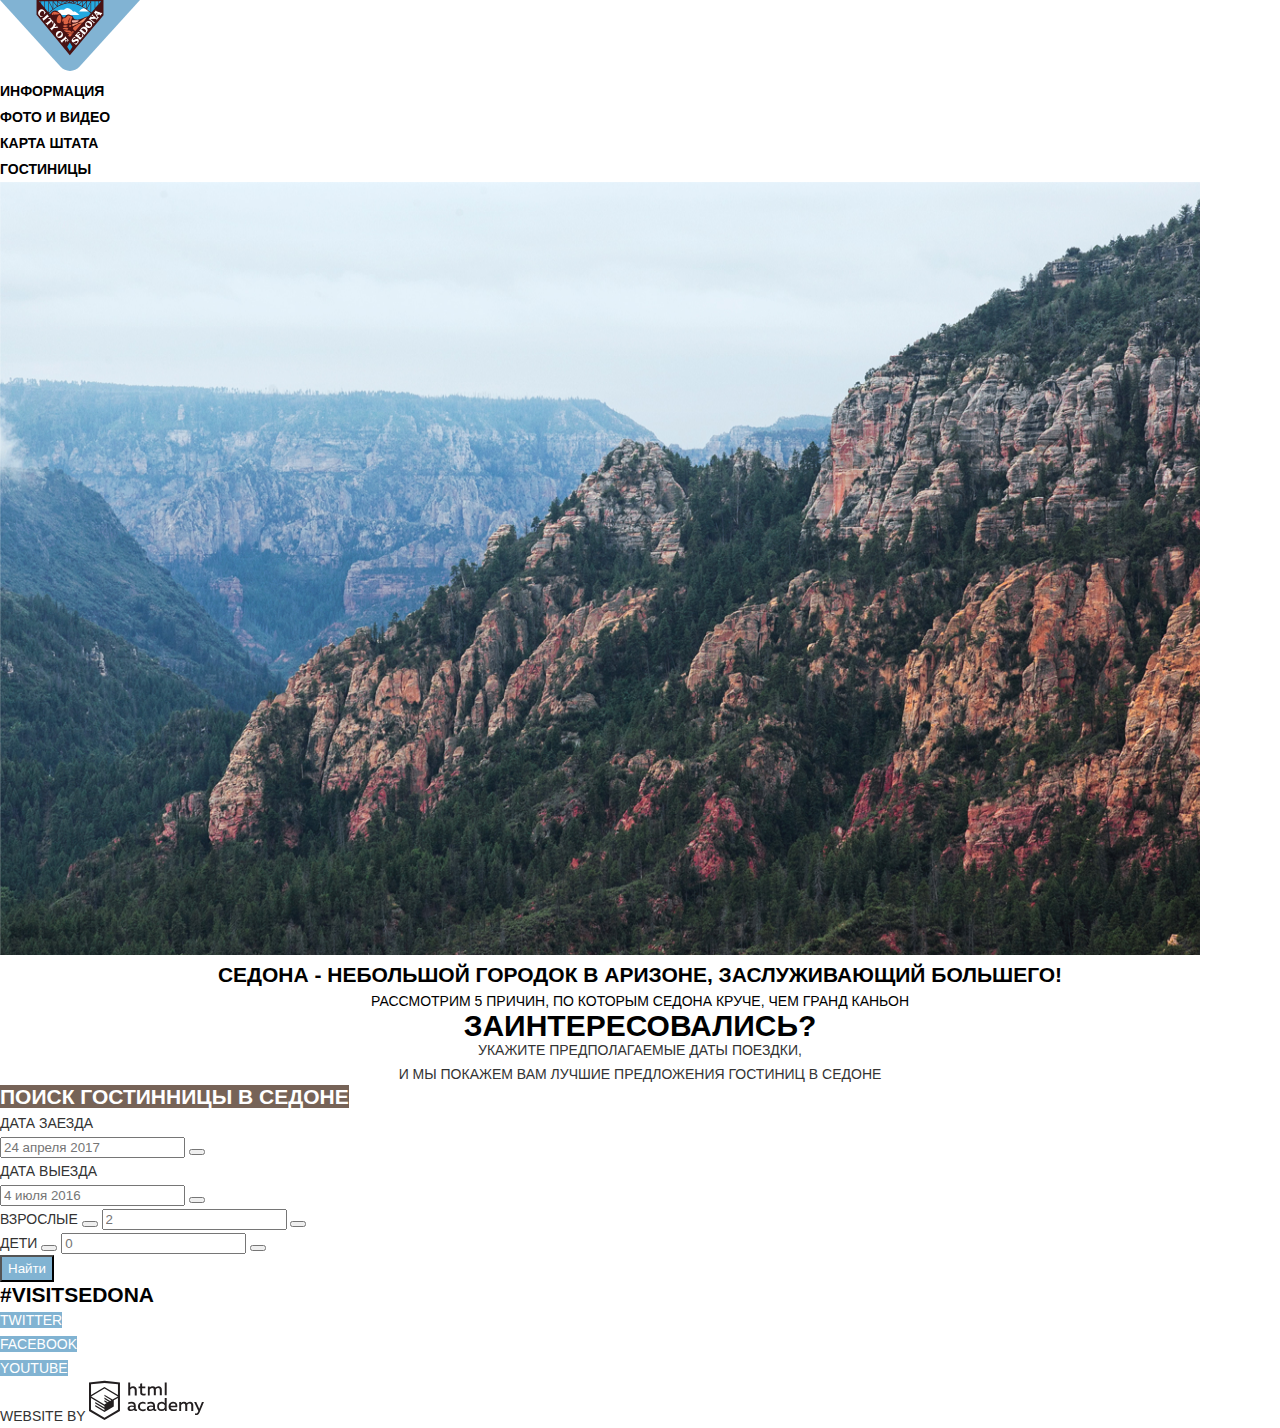
==== index.html @ 3efe4b48 "Apply basic styles" ====
<!DOCTYPE html>
<html lang="ru">

<head>
  <meta charset="utf-8">
  <title>Седона</title>
  <link href="fonts.googleapis.com/css?family=PT+Sans:400,700&subset=cyrillic" rel="stylesheet">
  <link href="css/reset.css" rel="stylesheet">
  <link href="css/index.css" rel="stylesheet">
</head>

<body>
  <header class="mainHeader">
    <nav class="mainHeader_navigation">
      <a href="index.html" class="headerLogo link">
        <img src="img/svg-sedona/logo-sedona.svg" width="140" height="71" alt="City of Sedona's logo">
      </a>
      <ul class="mainHeader__list">
        <li class="mainHeader__listItem"><a href="info.html" class="link">Информация</a></li>
        <li class="mainHeader__listItem"><a href=photos&videos.html class="link"> Фото и видео</a></li>
        <li class="mainHeader__listItem"><a href="map.html" class="link">Карта штата</a></li>
        <li class="mainHeader__listItem"><a href="catalog.html" class="link">Гостиницы</a></li>
      </ul>
    </nav>
  </header>
  <main>
    <figure class="mainPoster">
      <img src="img/background-photo.png" width="1200" height="773" alt="poster">
    </figure>
    <section>
      <h1 class="info">Седона - небольшой городок в Аризоне, заслуживающий большего!</h1>
      <p class="features">Рассмотрим 5 причин, по которым Седона круче, чем Гранд Каньон</p>
    </section>
    <section>
      <div class="intro">
        <h2 class="intro__title">Заинтересовались?</h2>
        <p class="intro__header">Укажите предполагаемые даты поездки,
          <br>
          и мы покажем вам лучшие предложения гостиниц в Седоне</p>
      </div>
      <a href="sedona-search.html" class="searchForm button_brown button"> Поиск гостинницы в Седоне</a>
      <form class="bookingForm" action="http://echo.htmlacademy.ru" method="POST">
        <fieldset>
          <div>
            <label for="checkInDate">
              Дата заезда
            </label>
            <div>
              <input type="text" name="checkIn" id="checkInDate" placeholder="24 апреля 2017">
              <button title="Calendar" aria-label="Календарь"></button>
            </div>
          </div>
          <div>
            <label for="checkOutDate">
              Дата выезда
            </label>
            <div>
              <input type="text" name="checkOut" id="checkOutDate" placeholder="4 июля 2016">
              <button title="calendar" aria-label="Календарь"></button>
            </div>
          </div>
          <div>
            <div>
              <label for="adultGuests">
                Взрослые
              </label>
              <button title="subtract" aria-label="Отнять"></button>
              <input type="text" name="adults" id="adultGuests" placeholder="2">
              <button title="add" aria-label="Добавить"></button>
            </div>
            <div>
              <label for="childrenGuests">
                Дети
              </label>
              <button title="subtract" aria-label="Отнять"></button>
              <input type="text" name="children" id="childrenGuests" placeholder="0">
              <button title="add" aria-label="Добавить"></button>
            </div>
          </div>
          <button title="search" type="submit" class="button button_blue">Найти</button>
        </fieldset>
      </form>
    </section>
  </main>
  <footer>
    <div class="hashtag">
      <a href="#" class="link">#VISITSEDONA</a>
    </div>
    <div class="footerSocial">
      <ul>
        <li>
          <a class="button button_blue link" href="#">Twitter</a>
        </li>
        <li>
          <a class="button button_blue link" href="#"> Facebook</a>
        </li>
        <li>
          <a class="button button_blue link" href="#">Youtube</a>
        </li>
      </ul>
    </div>
    <div> Website by
      <a class="link" href="https://htmlacademy.ru/intensive/htmlcss">
        <img src="img/svg-sedona/logo-htmlacademy.svg" width="115" height="41" alt="html-academy logo">
      </a>
    </div>
  </footer>
</body>

</html>
---- css/index.css ----
body {
    margin: 0;
    padding: 0;

    font-family: 'PT Sans',Arial, sans-serif;
    font-size: 14px;
    line-height: 24px;
    font-weight: normal;
    text-transform: uppercase;
    color: #333333;
    background-color:#ffffff;
}

ol, ul {
	list-style: none;
}

a {
    text-decoration: none;
}

.link {
    text-decoration: none;
    color:#000000;
}
.mainHeader__listItem .link {
    font-weight: bold;
    line-height: 26px;
    color: #000000;
}
.mainHeader__listItem .link:hover {
    color:#81b3d2;
}
.mainHeader__listItem .link:focus {
    color:rgba(0, 0, 0, 0.3)
}
.mainHeader__listItem .link:active {
    color:#766357;
}
.info {
    font-size: 21px;
    font-weight: bold;
    line-height: 26px;
    text-align: center;
    color:#000000;
}
.features {
    line-height: 26px;
    text-align: center;
    color: #000000;
}
.intro__title {
    font-size: 30px;
    font-weight: bold;
    text-align: center;
    color:#000000;
}
.intro__header {
    text-align: center;
    color: #333333;
}
.searchForm {
    font-size: 21px;
    font-weight: bold;
    line-height: 26px;
    text-align: center;
    color: #ffffff;
    background-color: #766357;
}
.hashtag {
    font-size: 21px;
    font-weight: bold;
    line-height: 26px;
    color: #000000;
}
.hotelName {
    font-size: 21px;
    font-weight: bold;
    line-height: 26px;
    color:#000000;
}
.hotelName:hover {
    color:#81b3d2;
}
.hotelName:active {
    color:rgba(0, 0, 0, 0.3);
}
.rate {
    line-height: 21px;
    color: #666666;
}

.button {
    line-height: 21px;
    color:#ffffff;
}

.button:active {
    color:rgba(255, 255, 255, 0.3);
}

.button_blue {
    background-color: #81b3d2;
}
.button_blue:hover {
    background-color: #669ec0;
}
.button_blue:active {
    background-color:#5496bd;
}

.button_brown {
    background-color:#766357;
}
.button_brown:hover{
    background-color: #604e43;
}
.button_brown:active {
    background-color:#503e33;
}
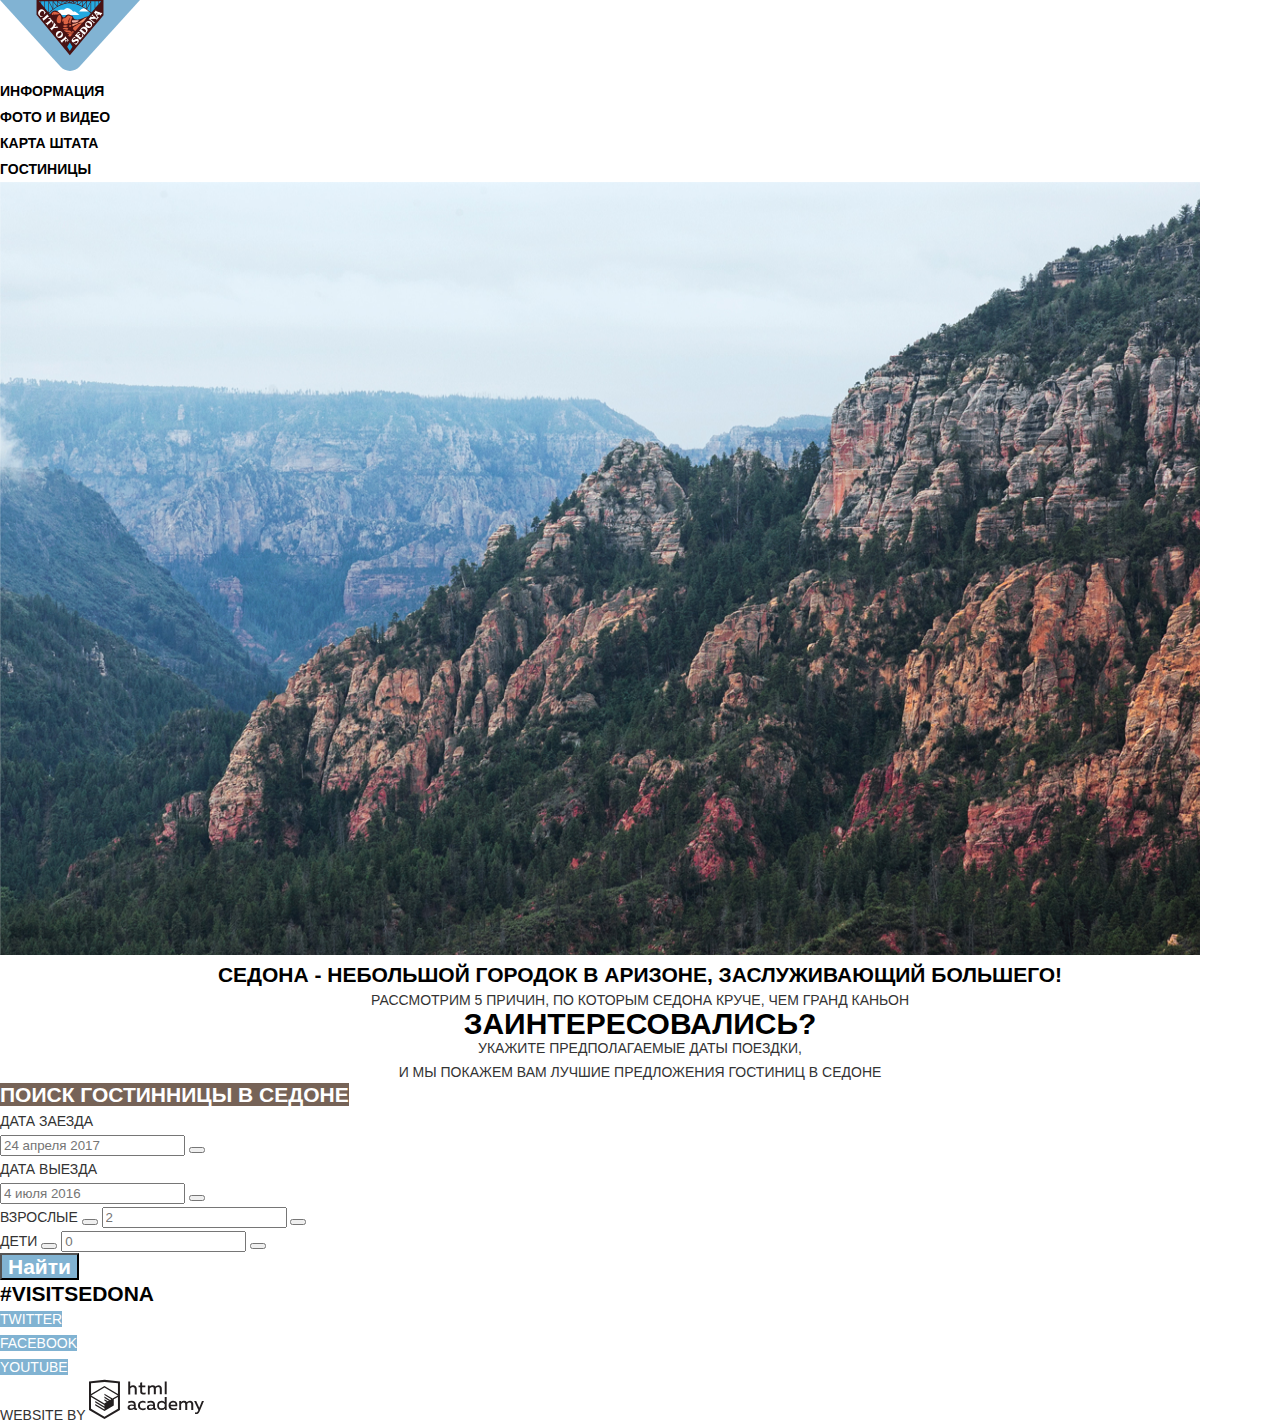
==== commit 92d62ca0: "Edit class names" ====
--- a/index.html
+++ b/index.html
@@ -11,15 +11,15 @@
 
 <body>
   <header class="mainHeader">
-    <nav class="mainHeader_navigation">
-      <a href="index.html" class="headerLogo link">
+    <nav class="navigationMenu">
+      <a href="index.html" class="mainHeader__logo link">
         <img src="img/svg-sedona/logo-sedona.svg" width="140" height="71" alt="City of Sedona's logo">
       </a>
-      <ul class="mainHeader__list">
-        <li class="mainHeader__listItem"><a href="info.html" class="link">Информация</a></li>
-        <li class="mainHeader__listItem"><a href=photos&videos.html class="link"> Фото и видео</a></li>
-        <li class="mainHeader__listItem"><a href="map.html" class="link">Карта штата</a></li>
-        <li class="mainHeader__listItem"><a href="catalog.html" class="link">Гостиницы</a></li>
+      <ul class="navigationMenu__list">
+        <li class="navigationMenu__listItem"><a href="info.html" class="link">Информация</a></li>
+        <li class="navigationMenu__listItem"><a href=photos&videos.html class="link"> Фото и видео</a></li>
+        <li class="navigationMenu__listItem"><a href="map.html" class="link">Карта штата</a></li>
+        <li class="navigationMenu__listItem"><a href="catalog.html" class="link">Гостиницы</a></li>
       </ul>
     </nav>
   </header>
@@ -28,17 +28,17 @@
       <img src="img/background-photo.png" width="1200" height="773" alt="poster">
     </figure>
     <section>
-      <h1 class="info">Седона - небольшой городок в Аризоне, заслуживающий большего!</h1>
-      <p class="features">Рассмотрим 5 причин, по которым Седона круче, чем Гранд Каньон</p>
+      <h1 class="heading2">Седона - небольшой городок в Аризоне, заслуживающий большего!</h1>
+      <p class="body1">Рассмотрим 5 причин, по которым Седона круче, чем Гранд Каньон</p>
     </section>
     <section>
-      <div class="intro">
-        <h2 class="intro__title">Заинтересовались?</h2>
-        <p class="intro__header">Укажите предполагаемые даты поездки,
+      <div>
+        <h2 class="heading1">Заинтересовались?</h2>
+        <p class="body1">Укажите предполагаемые даты поездки,
           <br>
           и мы покажем вам лучшие предложения гостиниц в Седоне</p>
       </div>
-      <a href="sedona-search.html" class="searchForm button_brown button"> Поиск гостинницы в Седоне</a>
+      <a href="sedona-search.html" class="heading2 button button_brown"> Поиск гостинницы в Седоне</a>
       <form class="bookingForm" action="http://echo.htmlacademy.ru" method="POST">
         <fieldset>
           <div>
@@ -47,7 +47,7 @@
             </label>
             <div>
               <input type="text" name="checkIn" id="checkInDate" placeholder="24 апреля 2017">
-              <button title="Calendar" aria-label="Календарь"></button>
+              <button title="Календарь"></button>
             </div>
           </div>
           <div>
@@ -56,7 +56,7 @@
             </label>
             <div>
               <input type="text" name="checkOut" id="checkOutDate" placeholder="4 июля 2016">
-              <button title="calendar" aria-label="Календарь"></button>
+              <button title="Календарь"></button>
             </div>
           </div>
           <div>
@@ -64,20 +64,20 @@
               <label for="adultGuests">
                 Взрослые
               </label>
-              <button title="subtract" aria-label="Отнять"></button>
+              <button title="Отнять"></button>
               <input type="text" name="adults" id="adultGuests" placeholder="2">
-              <button title="add" aria-label="Добавить"></button>
+              <button title="Добавить"></button>
             </div>
             <div>
               <label for="childrenGuests">
                 Дети
               </label>
-              <button title="subtract" aria-label="Отнять"></button>
+              <button title="Отнять"></button>
               <input type="text" name="children" id="childrenGuests" placeholder="0">
-              <button title="add" aria-label="Добавить"></button>
+              <button title="Добавить"></button>
             </div>
           </div>
-          <button title="search" type="submit" class="button button_blue">Найти</button>
+          <button title="search" type="submit" class="heading2 button button_blue">Найти</button>
         </fieldset>
       </form>
     </section>
--- a/css/index.css
+++ b/css/index.css
@@ -2,17 +2,17 @@
     margin: 0;
     padding: 0;
 
-    font-family: 'PT Sans',Arial, sans-serif;
+    font-family: 'PT Sans', Arial, sans-serif;
     font-size: 14px;
     line-height: 24px;
     font-weight: normal;
     text-transform: uppercase;
     color: #333333;
-    background-color:#ffffff;
+    background-color: #ffffff;
 }
 
 ol, ul {
-	list-style: none;
+    list-style: none;
 }
 
 a {
@@ -21,51 +21,38 @@
 
 .link {
     text-decoration: none;
-    color:#000000;
+    color: #000000;
 }
-.mainHeader__listItem .link {
+.navigationMenu__listItem .link {
     font-weight: bold;
     line-height: 26px;
     color: #000000;
 }
-.mainHeader__listItem .link:hover {
-    color:#81b3d2;
+.navigationMenu__listItem .link:hover {
+    color: #81b3d2;
 }
-.mainHeader__listItem .link:focus {
-    color:rgba(0, 0, 0, 0.3)
+.navigationMenu__listItem .link:focus {
+    color: rgba(0, 0, 0, 0.3);
 }
-.mainHeader__listItem .link:active {
-    color:#766357;
+.navigationMenu__listItem .link:active {
+    color: #766357;
 }
-.info {
+.heading2 {
     font-size: 21px;
     font-weight: bold;
     line-height: 26px;
     text-align: center;
-    color:#000000;
+    color: #000000;
 }
-.features {
-    line-height: 26px;
+.heading1 {
+    font-size: 30px;
+    font-weight: bold;
     text-align: center;
     color: #000000;
 }
-.intro__title {
-    font-size: 30px;
-    font-weight: bold;
-    text-align: center;
-    color:#000000;
-}
-.intro__header {
+.body1 {
     text-align: center;
     color: #333333;
-}
-.searchForm {
-    font-size: 21px;
-    font-weight: bold;
-    line-height: 26px;
-    text-align: center;
-    color: #ffffff;
-    background-color: #766357;
 }
 .hashtag {
     font-size: 21px;
@@ -73,30 +60,30 @@
     line-height: 26px;
     color: #000000;
 }
-.hotelName {
+.hotels__name {
     font-size: 21px;
     font-weight: bold;
     line-height: 26px;
-    color:#000000;
+    color: #000000;
 }
-.hotelName:hover {
-    color:#81b3d2;
+.hotels__name:hover {
+    color: #81b3d2;
 }
-.hotelName:active {
-    color:rgba(0, 0, 0, 0.3);
+.hotels__name:active {
+    color: rgba(0, 0, 0, 0.3);
 }
-.rate {
+.hotels__rate {
     line-height: 21px;
     color: #666666;
 }
 
 .button {
     line-height: 21px;
-    color:#ffffff;
+    color: #ffffff;
 }
 
 .button:active {
-    color:rgba(255, 255, 255, 0.3);
+    color: rgba(255, 255, 255, 0.3);
 }
 
 .button_blue {
@@ -106,15 +93,15 @@
     background-color: #669ec0;
 }
 .button_blue:active {
-    background-color:#5496bd;
+    background-color: #5496bd;
 }
 
 .button_brown {
-    background-color:#766357;
+    background-color: #766357;
 }
 .button_brown:hover{
     background-color: #604e43;
 }
 .button_brown:active {
-    background-color:#503e33;
+    background-color: #503e33;
 }
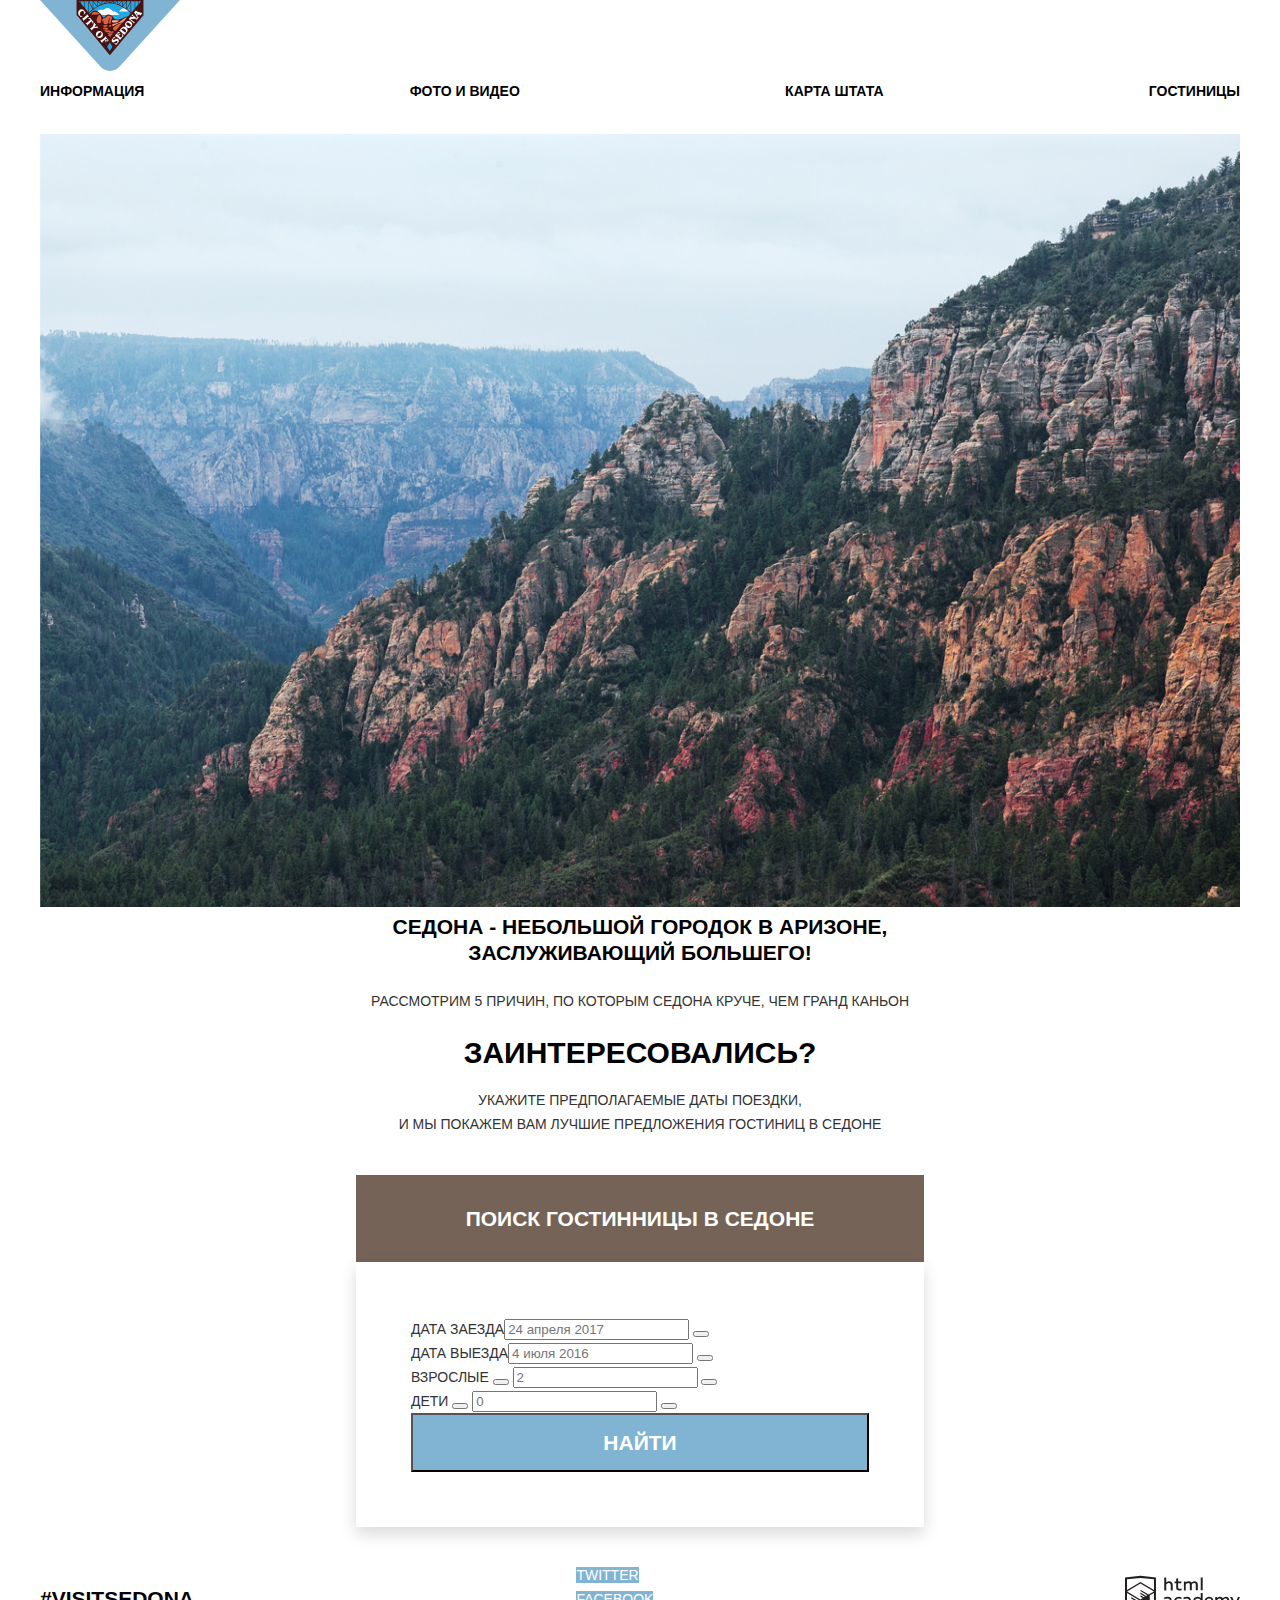
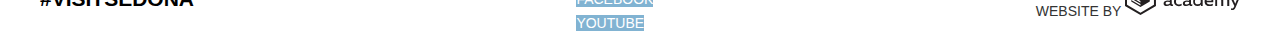
==== commit ea069897: "Layout elements" ====
--- a/index.html
+++ b/index.html
@@ -10,39 +10,47 @@
 </head>
 
 <body>
-  <header class="mainHeader">
-    <nav class="navigationMenu">
+  <header class="mainHeader container">
+    <nav class="navigation">
       <a href="index.html" class="mainHeader__logo link">
         <img src="img/svg-sedona/logo-sedona.svg" width="140" height="71" alt="City of Sedona's logo">
       </a>
-      <ul class="navigationMenu__list">
-        <li class="navigationMenu__listItem"><a href="info.html" class="link">Информация</a></li>
-        <li class="navigationMenu__listItem"><a href=photos&videos.html class="link"> Фото и видео</a></li>
-        <li class="navigationMenu__listItem"><a href="map.html" class="link">Карта штата</a></li>
-        <li class="navigationMenu__listItem"><a href="catalog.html" class="link">Гостиницы</a></li>
+      <ul class="navigation__list">
+        <li class="navigation__listItem navigation__listItem_left ">
+          <a href="info.html" class="link">Информация</a>
+        </li>
+        <li class="navigation__listItem navigation__listItem_left">
+          <a href=photos&videos.html class="link"> Фото и видео</a>
+        </li>
+        <li class="navigation__listItem navigation__listItem_right">
+          <a href="map.html" class="link">Карта штата</a>
+        </li>
+        <li class="navigation__listItem navigation__listItem_right">
+          <a href="catalog.html" class="link">Гостиницы</a>
+        </li>
       </ul>
     </nav>
   </header>
-  <main>
+  <main class="container">
     <figure class="mainPoster">
       <img src="img/background-photo.png" width="1200" height="773" alt="poster">
     </figure>
-    <section>
-      <h1 class="heading2">Седона - небольшой городок в Аризоне, заслуживающий большего!</h1>
-      <p class="body1">Рассмотрим 5 причин, по которым Седона круче, чем Гранд Каньон</p>
+    <section class="container2">
+      <h1 class="heading2 container2__heading">Седона - небольшой городок в Аризоне, заслуживающий большего!</h1>
+      <p class="body1 container2__heading1">Рассмотрим 5 причин, по которым Седона круче, чем Гранд Каньон</p>
     </section>
-    <section>
+    <section class="container2">
       <div>
-        <h2 class="heading1">Заинтересовались?</h2>
-        <p class="body1">Укажите предполагаемые даты поездки,
+        <h2 class="heading1 container2__heading">Заинтересовались?</h2>
+        <p class="body1 container2__heading2">Укажите предполагаемые даты поездки,
           <br>
           и мы покажем вам лучшие предложения гостиниц в Седоне</p>
       </div>
-      <a href="sedona-search.html" class="heading2 button button_brown"> Поиск гостинницы в Седоне</a>
+      <a href="sedona-search.html" class="heading2 button promo button_brown"> Поиск гостинницы в Седоне</a>
       <form class="bookingForm" action="http://echo.htmlacademy.ru" method="POST">
         <fieldset>
-          <div>
-            <label for="checkInDate">
+          <div class="bookingForm__field">
+            <label for="checkInDate" class="bookingForm__label">
               Дата заезда
             </label>
             <div>
@@ -50,8 +58,8 @@
               <button title="Календарь"></button>
             </div>
           </div>
-          <div>
-            <label for="checkOutDate">
+          <div class="bookingForm__field">
+            <label for="checkOutDate" class="bookingForm__label">
               Дата выезда
             </label>
             <div>
@@ -77,12 +85,12 @@
               <button title="Добавить"></button>
             </div>
           </div>
-          <button title="search" type="submit" class="heading2 button button_blue">Найти</button>
+          <button title="search" type="submit" class="heading2 button button_blue button_search">Найти</button>
         </fieldset>
       </form>
     </section>
   </main>
-  <footer>
+  <footer class="container footer">
     <div class="hashtag">
       <a href="#" class="link">#VISITSEDONA</a>
     </div>
--- a/css/index.css
+++ b/css/index.css
@@ -23,20 +23,28 @@
     text-decoration: none;
     color: #000000;
 }
-.navigationMenu__listItem .link {
-    font-weight: bold;
-    line-height: 26px;
-    color: #000000;
-}
-.navigationMenu__listItem .link:hover {
+
+.visuallyHidden {
+    display:none;
+}
+.navigation__listItem .link {
+    font-weight: bold;
+    line-height: 26px;
+    color: #000000;
+}
+
+.navigation__listItem .link:hover {
     color: #81b3d2;
 }
-.navigationMenu__listItem .link:focus {
+
+.navigation__listItem .link:focus {
     color: rgba(0, 0, 0, 0.3);
 }
-.navigationMenu__listItem .link:active {
+
+.navigation__listItem .link:active {
     color: #766357;
 }
+
 .heading2 {
     font-size: 21px;
     font-weight: bold;
@@ -44,31 +52,37 @@
     text-align: center;
     color: #000000;
 }
+
 .heading1 {
     font-size: 30px;
     font-weight: bold;
     text-align: center;
     color: #000000;
 }
+
 .body1 {
     text-align: center;
     color: #333333;
 }
+
 .hashtag {
     font-size: 21px;
     font-weight: bold;
     line-height: 26px;
     color: #000000;
 }
+
 .hotels__name {
     font-size: 21px;
     font-weight: bold;
     line-height: 26px;
     color: #000000;
 }
+
 .hotels__name:hover {
     color: #81b3d2;
 }
+
 .hotels__name:active {
     color: rgba(0, 0, 0, 0.3);
 }
@@ -80,6 +94,7 @@
 .button {
     line-height: 21px;
     color: #ffffff;
+    text-transform: uppercase;
 }
 
 .button:active {
@@ -89,9 +104,11 @@
 .button_blue {
     background-color: #81b3d2;
 }
+
 .button_blue:hover {
     background-color: #669ec0;
 }
+
 .button_blue:active {
     background-color: #5496bd;
 }
@@ -99,9 +116,111 @@
 .button_brown {
     background-color: #766357;
 }
+
 .button_brown:hover{
     background-color: #604e43;
 }
+
 .button_brown:active {
     background-color: #503e33;
 }
+
+/* ----- Сеточные стили ----- */
+.container {
+    width: 1200px;
+    margin: 0 auto;
+}
+
+.navigation__list {
+    display: flex;
+    flex-direction: row;
+    justify-content: space-between;
+    min-height: 56px;
+}
+
+.container2 {
+    width: 568px;
+    margin: 0 auto;
+}
+.promo {
+    width: 100%;
+    display: block;
+    padding-top: 33px;
+    padding-bottom: 33px;
+}
+
+.button_search {
+    width: 100%;
+    display: block;
+    padding-top: 17px;
+    padding-bottom: 17px;
+}
+
+.footer {
+    display: flex;
+    flex-direction: row;
+    align-items: center;
+    justify-content: space-between;
+    padding-top: 36px;
+}
+
+.bookingForm {
+    padding: 55px;
+    box-shadow: 0px 7px 15px 0 rgba(0, 1, 1, 0.15);
+}
+
+.bookingForm__field {
+    display: flex;
+    flex-direction: row;
+}
+
+.container2__heading {
+    padding-bottom: 23px;
+}
+
+.container2__heading1 {
+    padding-bottom: 28px;
+}
+
+.container2__heading2 {
+    padding-bottom: 39px;
+}
+
+.catalogItem {
+    height: 90px;
+    display: flex;
+    border-top: 1px solid #ededed;
+    border-top: 1px solid #ededed;
+    padding-top: 28px;
+    padding-bottom: 31px;
+}
+.catalogItem:last-child {
+    border-bottom: 1px solid #ededed;
+}
+
+.hotels__poster {
+    margin-right: 30px;
+}
+
+.button_details {
+    font-weight: bold;
+    padding: 8px 17px;
+}
+
+.button_book {
+    font-weight: bold;
+    padding: 8px 16px;
+}
+
+.hotels__metaRate {
+    display: flex;
+    flex-direction: column;
+    justify-content:space-between;
+    margin-left: auto;
+}
+
+.hotels__description {
+    display: flex;
+    flex-direction: column;
+    justify-content: space-between;
+}
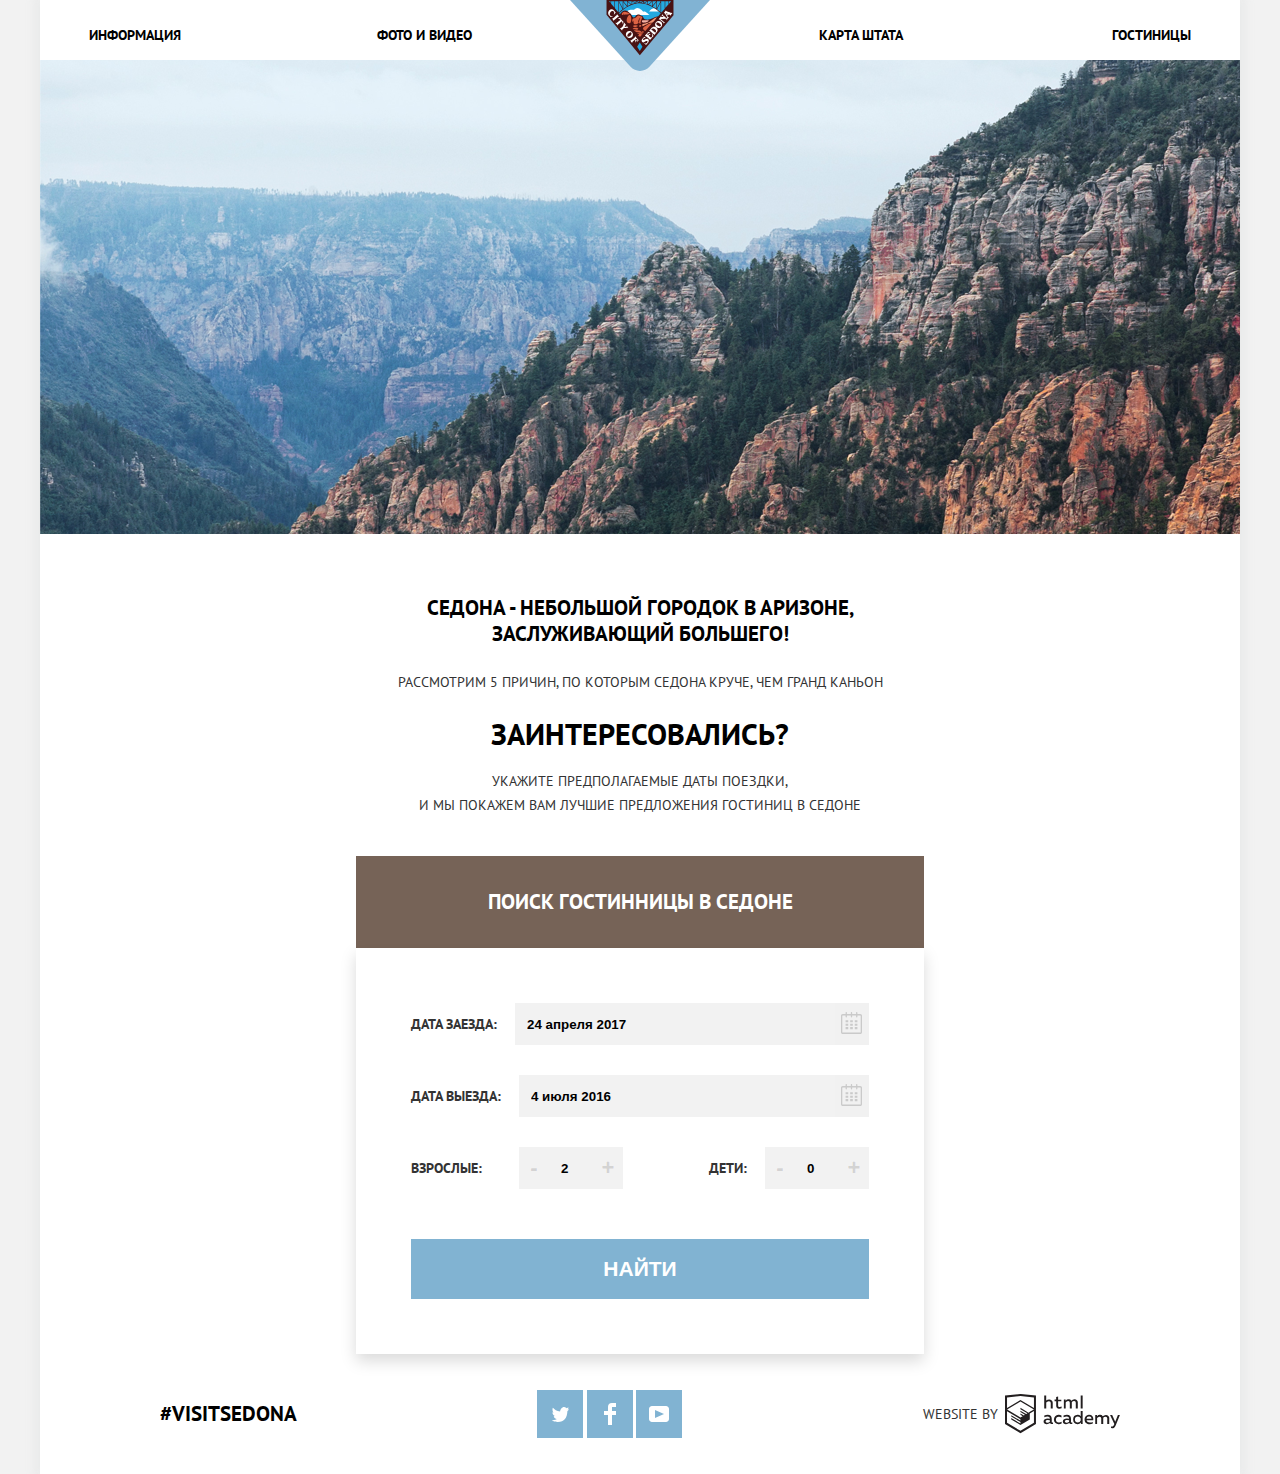
==== commit 703b8b65: "Add decorative elements" ====
--- a/index.html
+++ b/index.html
@@ -4,115 +4,161 @@
 <head>
   <meta charset="utf-8">
   <title>Седона</title>
-  <link href="fonts.googleapis.com/css?family=PT+Sans:400,700&subset=cyrillic" rel="stylesheet">
+  <link href="https://fonts.googleapis.com/css?family=PT+Sans:400,700&subset=cyrillic" rel="stylesheet">
   <link href="css/reset.css" rel="stylesheet">
   <link href="css/index.css" rel="stylesheet">
 </head>
 
-<body>
-  <header class="mainHeader container">
-    <nav class="navigation">
-      <a href="index.html" class="mainHeader__logo link">
-        <img src="img/svg-sedona/logo-sedona.svg" width="140" height="71" alt="City of Sedona's logo">
-      </a>
-      <ul class="navigation__list">
-        <li class="navigation__listItem navigation__listItem_left ">
-          <a href="info.html" class="link">Информация</a>
-        </li>
-        <li class="navigation__listItem navigation__listItem_left">
-          <a href=photos&videos.html class="link"> Фото и видео</a>
-        </li>
-        <li class="navigation__listItem navigation__listItem_right">
-          <a href="map.html" class="link">Карта штата</a>
-        </li>
-        <li class="navigation__listItem navigation__listItem_right">
-          <a href="catalog.html" class="link">Гостиницы</a>
-        </li>
-      </ul>
-    </nav>
-  </header>
-  <main class="container">
-    <figure class="mainPoster">
-      <img src="img/background-photo.png" width="1200" height="773" alt="poster">
-    </figure>
-    <section class="container2">
-      <h1 class="heading2 container2__heading">Седона - небольшой городок в Аризоне, заслуживающий большего!</h1>
-      <p class="body1 container2__heading1">Рассмотрим 5 причин, по которым Седона круче, чем Гранд Каньон</p>
-    </section>
-    <section class="container2">
+<body class="mainBackground">
+  <div class="container">
+    <header class="mainHeader">
+      <nav>
+        <div class="mainHeader__logo">
+          <a href="index.html" class="link">
+            <img src="img/svg-sedona/logo-sedona.svg" width="140" height="71" alt="City of Sedona's logo">
+          </a>
+        </div>
+        <ul class="navigation__list">
+          <li class="navigation__listItem navigation__listItem_left ">
+            <a href="info.html" class="link">Информация</a>
+          </li>
+          <li class="navigation__listItem navigation__listItem_left">
+            <a href=photos&videos.html class="link"> Фото и видео</a>
+          </li>
+          <li class="navigation__listItem navigation__listItem_right">
+            <a href="map.html" class="link">Карта штата</a>
+          </li>
+          <li class="navigation__listItem navigation__listItem_right">
+            <a href="catalog.html" class="link">Гостиницы</a>
+          </li>
+        </ul>
+      </nav>
+    </header>
+    <main class="contentArea">
+      <figure class="mainPoster">
+        <img class="mainPoster__image" src="img/background-photo.png" width="1200" alt="poster">
+      </figure>
+      <section class="promoText">
+        <h1 class="heading2 promoText__heading">Седона - небольшой городок в Аризоне, заслуживающий большего!</h1>
+        <p class="body1 promoText__heading1">Рассмотрим 5 причин, по которым Седона круче, чем Гранд Каньон</p>
+      </section>
+      <section class="promoText">
+        <div>
+          <h2 class="heading1 promoText__heading">Заинтересовались?</h2>
+          <p class="body1 promoText__heading2">Укажите предполагаемые даты поездки,
+            <br>
+            и мы покажем вам лучшие предложения гостиниц в Седоне</p>
+        </div>
+        <a href="sedona-search.html" class="heading2 button promo button_brown"> Поиск гостинницы в Седоне</a>
+        <form class="bookingForm" action="http://echo.htmlacademy.ru" method="POST">
+          <fieldset>
+            <div class="bookingForm__field">
+              <label for="checkInDate" class="bookingForm__label">
+                Дата заезда:
+              </label>
+              <div class="dataInput dataInput_grow">
+                <input type="text" name="checkIn" id="checkInDate" class="input" value="24 апреля 2017">
+                <button class="calendar button" title="Календарь">
+                  <svg xmlns="http://www.w3.org/2000/svg" width="21" height="22" viewBox="0 0 21 22">
+                    <path
+                      d="M19.251 2.025h-2.845V.648c0-.381-.294-.689-.656-.689-.363 0-.656.308-.656.689v1.377h-3.938V.648c0-.381-.294-.689-.655-.689-.363 0-.657.308-.657.689v1.377H5.906V.648c0-.381-.294-.689-.656-.689-.363 0-.657.308-.657.689v1.377H1.75C.784 2.025 0 2.847 0 3.862v16.302C0 21.179.784 22 1.75 22h17.501c.966 0 1.749-.821 1.749-1.836V3.862c0-1.015-.783-1.837-1.749-1.837zm.437 18.139a.448.448 0 0 1-.437.459H1.75a.45.45 0 0 1-.438-.459V3.862a.45.45 0 0 1 .438-.459h2.844v1.378c0 .381.294.689.657.689.362 0 .656-.308.656-.689V3.403h3.938v1.378c0 .381.294.689.657.689.361 0 .655-.308.655-.689V3.403h3.938v1.378c0 .381.293.689.656.689.362 0 .656-.308.656-.689V3.403h2.845c.241 0 .437.206.437.459v16.302z" />
+                    <path
+                      d="M4.594 8.225h2.625v2.066H4.594zM4.594 11.668h2.625v2.067H4.594zM4.594 15.112h2.625v2.066H4.594zM9.188 15.112h2.625v2.066H9.188zM9.188 11.668h2.625v2.067H9.188zM9.188 8.225h2.625v2.066H9.188zM13.781 15.112h2.625v2.066h-2.625zM13.781 11.668h2.625v2.067h-2.625zM13.781 8.225h2.625v2.066h-2.625z" />
+                  </svg>
+                </button>
+              </div>
+            </div>
+            <div class="bookingForm__field">
+              <label for="checkOutDate" class="bookingForm__label">
+                Дата выезда:
+              </label>
+              <div class="dataInput dataInput_grow">
+                <input type="text" name="checkOut" id="checkOutDate" class="input" value="4 июля 2016">
+                <button class="calendar button" title="Календарь">
+                  <svg xmlns="http://www.w3.org/2000/svg" width="21" height="22" viewBox="0 0 21 22">
+                    <path
+                      d="M19.251 2.025h-2.845V.648c0-.381-.294-.689-.656-.689-.363 0-.656.308-.656.689v1.377h-3.938V.648c0-.381-.294-.689-.655-.689-.363 0-.657.308-.657.689v1.377H5.906V.648c0-.381-.294-.689-.656-.689-.363 0-.657.308-.657.689v1.377H1.75C.784 2.025 0 2.847 0 3.862v16.302C0 21.179.784 22 1.75 22h17.501c.966 0 1.749-.821 1.749-1.836V3.862c0-1.015-.783-1.837-1.749-1.837zm.437 18.139a.448.448 0 0 1-.437.459H1.75a.45.45 0 0 1-.438-.459V3.862a.45.45 0 0 1 .438-.459h2.844v1.378c0 .381.294.689.657.689.362 0 .656-.308.656-.689V3.403h3.938v1.378c0 .381.294.689.657.689.361 0 .655-.308.655-.689V3.403h3.938v1.378c0 .381.293.689.656.689.362 0 .656-.308.656-.689V3.403h2.845c.241 0 .437.206.437.459v16.302z" />
+                    <path
+                      d="M4.594 8.225h2.625v2.066H4.594zM4.594 11.668h2.625v2.067H4.594zM4.594 15.112h2.625v2.066H4.594zM9.188 15.112h2.625v2.066H9.188zM9.188 11.668h2.625v2.067H9.188zM9.188 8.225h2.625v2.066H9.188zM13.781 15.112h2.625v2.066h-2.625zM13.781 11.668h2.625v2.067h-2.625zM13.781 8.225h2.625v2.066h-2.625z" />
+                  </svg>
+                </button>
+              </div>
+            </div>
+            <div class="container__guestsNumber">
+              <div class="guestsNumber">
+                <label for="adultGuests" class="bookingForm__label bookingForm__label_adults">
+                  Взрослые:
+                </label>
+                <div class="dataInput">
+                  <button title="Отнять" class="button button_add">-</button>
+                  <input type="text" name="adults" id="adultGuests" class="input inputNumber" value="2">
+                  <button title="Добавить" class="button button_add">+</button>
+                </div>
+              </div>
+              <div class="guestsNumber">
+                <label for="childrenGuests" class="bookingForm__label">
+                  Дети:
+                </label>
+                <div class="dataInput">
+                  <button title="Отнять" class="button button_add">-</button>
+                  <input type="text" name="children" id="childrenGuests" class="input inputNumber" value="0">
+                  <button title="Добавить" class="button button_add">+</button>
+                </div>
+              </div>
+            </div>
+            <button title="search" type="submit" class="heading2 button button_blue button_search">Найти</button>
+          </fieldset>
+        </form>
+      </section>
+    </main>
+    <footer class="footer">
+      <div class="hashtag">
+        <a href="#" class="link">#VISITSEDONA</a>
+      </div>
       <div>
-        <h2 class="heading1 container2__heading">Заинтересовались?</h2>
-        <p class="body1 container2__heading2">Укажите предполагаемые даты поездки,
-          <br>
-          и мы покажем вам лучшие предложения гостиниц в Седоне</p>
+        <ul class="footer__social">
+          <li>
+            <a class="button socialButton button_blue link" href="#">
+              <span class="visuallyHidden">Twitter</span>
+              <svg xmlns="http://www.w3.org/2000/svg" xmlns:xlink="http://www.w3.org/1999/xlink" width="17" height="15"
+                viewBox="0 0 17 15">
+                <path fill="#FFF"
+                  d="M10.95.144c1.685-.496 2.984.27 3.577 1.179.673-.231 1.331-.481 2.011-.708a2.345 2.345 0 0 1-.857 1.768c.685.17 1.304-.491 1.304-.491-.169 1-1.006 1.788-1.563 2.024-.231 6.75-3.175 11.217-10.077 11.082h-.446c-.41 0-4.164-.46-4.898-1.887 2.271.196 3.893-.422 4.693-1.177-.96-.3-2.679-.477-2.979-2.95.349.106.564.228 1.19.119C1.705 8.247.374 7.53.448 5.33c.285.328 1.067.536 1.34.472C1.085 5.561-.182 2.442.894.85c1.818 1.854 3.735 3.606 7.152 3.773C8.254 2.33 9.183.793 10.95.144z" />
+              </svg>
+            </a>
+          </li>
+          <li>
+            <a class="button socialButton button_blue link" href="#">
+              <span class="visuallyHidden">Facebook</span>
+              <svg xmlns="http://www.w3.org/2000/svg" width="12" height="22" viewBox="0 0 12 22">
+                <path fill="#FFF" d="M12 4V0H8a4 4 0 0 0-4 4v4H0v4h4v10h4V12h4V8H8V4h4z" /></svg>
+            </a>
+          </li>
+          <li>
+            <a class="button socialButton button_blue link" href="#">
+              <span class="visuallyHidden">Youtube</span>
+              <svg xmlns="http://www.w3.org/2000/svg" xmlns:xlink="http://www.w3.org/1999/xlink" width="20" height="16"
+                viewBox="0 0 20 16">
+                <path fill="#FFF"
+                  d="M17 0H3C1.35 0 0 1.35 0 3v10c0 1.65 1.35 3 3 3h14c1.65 0 3-1.35 3-3V3c0-1.65-1.35-3-3-3zM6.027 11.998V4.002L15.014 8l-8.987 3.998z" />
+              </svg>
+            </a>
+          </li>
+        </ul>
       </div>
-      <a href="sedona-search.html" class="heading2 button promo button_brown"> Поиск гостинницы в Седоне</a>
-      <form class="bookingForm" action="http://echo.htmlacademy.ru" method="POST">
-        <fieldset>
-          <div class="bookingForm__field">
-            <label for="checkInDate" class="bookingForm__label">
-              Дата заезда
-            </label>
-            <div>
-              <input type="text" name="checkIn" id="checkInDate" placeholder="24 апреля 2017">
-              <button title="Календарь"></button>
-            </div>
-          </div>
-          <div class="bookingForm__field">
-            <label for="checkOutDate" class="bookingForm__label">
-              Дата выезда
-            </label>
-            <div>
-              <input type="text" name="checkOut" id="checkOutDate" placeholder="4 июля 2016">
-              <button title="Календарь"></button>
-            </div>
-          </div>
-          <div>
-            <div>
-              <label for="adultGuests">
-                Взрослые
-              </label>
-              <button title="Отнять"></button>
-              <input type="text" name="adults" id="adultGuests" placeholder="2">
-              <button title="Добавить"></button>
-            </div>
-            <div>
-              <label for="childrenGuests">
-                Дети
-              </label>
-              <button title="Отнять"></button>
-              <input type="text" name="children" id="childrenGuests" placeholder="0">
-              <button title="Добавить"></button>
-            </div>
-          </div>
-          <button title="search" type="submit" class="heading2 button button_blue button_search">Найти</button>
-        </fieldset>
-      </form>
-    </section>
-  </main>
-  <footer class="container footer">
-    <div class="hashtag">
-      <a href="#" class="link">#VISITSEDONA</a>
-    </div>
-    <div class="footerSocial">
-      <ul>
-        <li>
-          <a class="button button_blue link" href="#">Twitter</a>
-        </li>
-        <li>
-          <a class="button button_blue link" href="#"> Facebook</a>
-        </li>
-        <li>
-          <a class="button button_blue link" href="#">Youtube</a>
-        </li>
-      </ul>
-    </div>
-    <div> Website by
-      <a class="link" href="https://htmlacademy.ru/intensive/htmlcss">
-        <img src="img/svg-sedona/logo-htmlacademy.svg" width="115" height="41" alt="html-academy logo">
-      </a>
-    </div>
-  </footer>
+      <div class="academyLogo">
+        Website by
+        <a class="academyLogo__pic link" href="https://htmlacademy.ru/intensive/htmlcss">
+          <svg id="Layer_1" data-name="Layer 1" xmlns="http://www.w3.org/2000/svg" viewBox="0 0 108.08 36.85">
+            <title>logo-htmlacademy-small1</title>
+            <path
+              d="M44.61,26.88a2,2,0,0,0,.55-0.1v1.33a3.25,3.25,0,0,1-1.18.21,1.67,1.67,0,0,1-1.67-1,4.84,4.84,0,0,1-3.14,1.08c-1.51,0-2.91-.83-2.91-2.55,0-2.13,2-2.79,3.71-2.79a11.08,11.08,0,0,1,2.17.25v-0.3c0-1-.76-1.77-2.19-1.77a7.42,7.42,0,0,0-3,.64v-1.7a10.21,10.21,0,0,1,3.19-.55c2.36,0,3.81,1.12,3.81,3.65v3a0.54,0.54,0,0,0,.49.59h0.17Zm-6.44-1.13A1.35,1.35,0,0,0,39.63,27h0.11a3.39,3.39,0,0,0,2.41-1V24.58a9.72,9.72,0,0,0-1.81-.21c-1,0-2.16.33-2.16,1.38h0Zm12.36-6.11a5,5,0,0,1,2.57.64V22a4.08,4.08,0,0,0-2.3-.7,2.75,2.75,0,1,0,0,5.49,5,5,0,0,0,2.43-.64v1.71a6.27,6.27,0,0,1-2.76.57A4.21,4.21,0,0,1,46,24.51q0-.21,0-0.41a4.32,4.32,0,0,1,4.18-4.46h0.38Zm12.17,7.24a2,2,0,0,0,.55-0.1v1.33a3.25,3.25,0,0,1-1.18.21,1.67,1.67,0,0,1-1.67-1,4.84,4.84,0,0,1-3.14,1.08c-1.51,0-2.91-.83-2.91-2.55,0-2.13,2-2.79,3.71-2.79a11.08,11.08,0,0,1,2.17.25v-0.3c0-1-.76-1.77-2.19-1.77a7.42,7.42,0,0,0-3,.64v-1.7a10.21,10.21,0,0,1,3.19-.55c2.36,0,3.81,1.12,3.81,3.65v3a0.54,0.54,0,0,0,.49.59h0.17Zm-6.44-1.13A1.35,1.35,0,0,0,57.73,27h0.11a3.39,3.39,0,0,0,2.41-1V24.58a9.72,9.72,0,0,0-1.81-.21c-1.06,0-2.16.33-2.16,1.38h0ZM73,16V28.2H71.35V26.88a3.88,3.88,0,0,1-3.19,1.54,4.4,4.4,0,0,1,0-8.78,3.81,3.81,0,0,1,3,1.3V16H73Zm-4.53,5.22a2.76,2.76,0,1,0,0,5.52A2.86,2.86,0,0,0,71.15,25V23A2.91,2.91,0,0,0,68.49,21.27ZM79,19.64c3.31,0,4.46,2.68,3.92,5.09H76.7c0.21,1.5,1.67,2.11,3.19,2.11a6.11,6.11,0,0,0,2.64-.59v1.6a7.14,7.14,0,0,1-3,.57C77,28.42,74.78,27,74.78,24a4.18,4.18,0,0,1,4-4.39H79Zm0.09,1.54a2.28,2.28,0,0,0-2.44,2.1v0.06H81.3A2,2,0,0,0,79.13,21.18Zm5.73,7V19.87h1.65v1a3.81,3.81,0,0,1,2.78-1.27A2.86,2.86,0,0,1,91.89,21a4.12,4.12,0,0,1,2.91-1.33A3.06,3.06,0,0,1,98,23V28.2h-1.9V23.05a1.59,1.59,0,0,0-1.42-1.75H94.42a2.8,2.8,0,0,0-2.07,1.12V28.2h-1.9V23.05A1.59,1.59,0,0,0,89,21.31H88.8a3,3,0,0,0-2.21,1.29v5.63H84.86Zm21.31-8.33h1.9l-3.91,9.46c-0.9,2.17-2.09,2.86-3.35,2.86a4.76,4.76,0,0,1-1.1-.14V30.46a2.86,2.86,0,0,0,.85.12c0.9,0,1.58-.64,2.07-1.9l0.17-.42-4-8.4h2l2.86,6.29ZM38.73,1.46V6.22a3.81,3.81,0,0,1,2.7-1.14,3.25,3.25,0,0,1,3.44,3.4v5.15H43V8.72a1.81,1.81,0,0,0-1.61-2h-0.3a2.93,2.93,0,0,0-2.32,1.39v5.52h-1.9V1.46h1.9ZM49.94,2.31v3h3V6.91h-3v3.81c0,1.1.5,1.46,1.58,1.46a4.49,4.49,0,0,0,1.69-.33v1.6A6.8,6.8,0,0,1,51,13.8a2.55,2.55,0,0,1-2.86-2.74V6.89H46.58V5.26h1.5V2.74Zm5.4,11.31V5.28H57v1A3.81,3.81,0,0,1,59.77,5a2.86,2.86,0,0,1,2.6,1.33A4.12,4.12,0,0,1,65.28,5,3.06,3.06,0,0,1,68.44,8.4v5.21h-1.9V8.46a1.59,1.59,0,0,0-1.42-1.75H64.89a2.8,2.8,0,0,0-2.07,1.12v5.78h-1.9V8.46A1.59,1.59,0,0,0,59.5,6.71H59.27A3,3,0,0,0,57.06,8v5.63H55.34ZM71.17,1.45H73V13.6H71.17V1.45ZM14.71,0H14.55L0,1.54V28.21l14.55,8.66,14.55-8.66V1.54Zm12.5,27.1L14.55,34.64,1.9,27.12V16.18l12.59,7.5V25L5.86,19.9v1.31l8.68,5.21v1.39L5.87,22.65V24l8.68,5.21,8.75-5.24V18.31L27.2,16V27.12Zm0-12.53-3.48,2-1.6,1L14.51,13v1.31L21,18.23H21l-0.14.09-1,.54-5.37-3.2V17l4.24,2.52-1,.67-3.2-1.9v1.31l2.1,1.24L14.5,22.1,2,14.65,14.51,7.11Zm0-1.32L14.49,5.76,1.91,13.25v-10L14.56,1.92,27.21,3.25v10h0Z"
+              transform="translate(0 -0.02)" />
+          </svg>
+        </a>
+      </div>
+    </footer>
+  </div>
 </body>
 
 </html>
--- a/css/index.css
+++ b/css/index.css
@@ -1,8 +1,7 @@
 body {
     margin: 0;
     padding: 0;
-
-    font-family: 'PT Sans', Arial, sans-serif;
+    font-family: PT Sans, Arial, sans-serif;
     font-size: 14px;
     line-height: 24px;
     font-weight: normal;
@@ -19,14 +18,36 @@
     text-decoration: none;
 }
 
+img {
+    max-width: 100%;
+    height: auto;
+}
+
 .link {
     text-decoration: none;
     color: #000000;
 }
 
-.visuallyHidden {
-    display:none;
-}
+.mainBackground {
+    background: #f2f2f2;
+}
+
+.visuallyHidden:not(:focus):not(:active) {
+      position: absolute;
+    
+      width: 1px;
+      height: 1px;
+      margin: -1px;
+      border: 0;
+      padding: 0;
+    
+      white-space: nowrap;
+    
+      clip-path: inset(100%);
+      clip: rect(0 0 0 0);
+      overflow: hidden;
+}
+
 .navigation__listItem .link {
     font-weight: bold;
     line-height: 26px;
@@ -87,14 +108,18 @@
     color: rgba(0, 0, 0, 0.3);
 }
 .hotels__rate {
-    line-height: 21px;
     color: #666666;
+    background-color: #f2f2f2;
+    padding-left: 16px;
+    padding-right: 13px;
+    padding-top: 5px;
+    padding-bottom: 6px;
 }
 
 .button {
-    line-height: 21px;
     color: #ffffff;
     text-transform: uppercase;
+    border: 0;
 }
 
 .button:active {
@@ -126,19 +151,60 @@
 }
 
 /* ----- Сеточные стили ----- */
+
 .container {
+    display: flex;
+    flex-flow: column;
     width: 1200px;
+    min-height: 100vh;
     margin: 0 auto;
+    font-family: inherit;
+    background: white;
+    box-shadow: 0 0 10px 5px rgba(169, 179, 179, 0.12);
+}
+
+.contentArea {
+    flex-grow: 1;
+}
+
+.mainHeader {
+    position: relative;
+    padding-top: 22px;
+    padding-bottom: 22px;
+    margin-bottom: -10px;
 }
 
 .navigation__list {
     display: flex;
     flex-direction: row;
-    justify-content: space-between;
-    min-height: 56px;
-}
-
-.container2 {
+    justify-content: space-evenly;
+}
+
+.mainHeader__logo {
+    display: flex;
+    position: absolute;
+    z-index: 1;
+    width: 100%;
+    top: 0;
+    justify-content: center;
+}
+
+.navigation__listItem {
+    position: relative;
+    z-index: 2;
+    display: block;
+    width: 239px;
+}
+
+.navigation__listItem_left {
+    text-align: left;
+}
+
+.navigation__listItem_right {
+    text-align: right;
+}
+
+.promoText {
     width: 568px;
     margin: 0 auto;
 }
@@ -156,50 +222,99 @@
     padding-bottom: 17px;
 }
 
-.footer {
-    display: flex;
-    flex-direction: row;
-    align-items: center;
-    justify-content: space-between;
-    padding-top: 36px;
-}
-
 .bookingForm {
     padding: 55px;
     box-shadow: 0px 7px 15px 0 rgba(0, 1, 1, 0.15);
 }
+.bookingForm__label {
+    margin-right: 18px;
+}
 
 .bookingForm__field {
     display: flex;
+    font-weight: bold;
     flex-direction: row;
-}
-
-.container2__heading {
-    padding-bottom: 23px;
-}
-
-.container2__heading1 {
-    padding-bottom: 28px;
-}
-
-.container2__heading2 {
-    padding-bottom: 39px;
+    margin-bottom: 30px;
+    align-items: center;
+}
+
+.dataInput {
+    font-weight: bold;
+    display: inline-flex;
+    background-color: #f2f2f2;
+    color: #000000;
+}
+
+.input {
+    font-weight: bold;
+    padding-left: 12px;
+    padding-top: 14px;
+    padding-bottom: 13px;
+    width: 100%;
+    background: transparent;
+    border: 0;
+}
+
+.dataInput_grow {
+    display: flex;
+    flex-grow: 1;
+}
+.guestsNumber {
+    display: flex;
+    font-weight: bold;
+    align-items: center;
+    margin-bottom: 50px;
+}
+
+.button_add {
+    width: 30px;
+    background-color: #f2f2f2;
+    color:rgba(0, 1, 1, 0.15);
+    font-weight: bold;
+    font-size: 22px;
+}
+
+.bookingForm__label_adults {
+    margin-right: 37px;
+}
+
+.container__guestsNumber {
+    display: flex;
+    justify-content: space-between;
+}
+
+.promoText__heading {
+    margin-bottom: 23px;
+}
+.heading2.promoText__heading {
+    margin-top: 61px;
+}
+
+.promoText__heading1 {
+    margin-bottom: 28px;
+}
+
+.promoText__heading2 {
+    margin-bottom: 39px;
 }
 
 .catalogItem {
-    height: 90px;
     display: flex;
     border-top: 1px solid #ededed;
     border-top: 1px solid #ededed;
     padding-top: 28px;
     padding-bottom: 31px;
-}
+    padding-right: 74px;
+    padding-left: 73px;
+}
+
 .catalogItem:last-child {
     border-bottom: 1px solid #ededed;
 }
 
 .hotels__poster {
     margin-right: 30px;
+    margin-left: 72px;
 }
 
 .button_details {
@@ -224,3 +339,111 @@
     flex-direction: column;
     justify-content: space-between;
 }
+
+.bookItem {
+    min-width: 142px;
+}
+
+.hotels__metaRate_stars {
+    color: #81b3d2;
+    font-weight: bold;
+    font-size: 21px;
+    text-align: right;
+}
+
+.mainPoster {
+    position: relative;
+    height: 474px;
+    overflow: hidden;
+}
+
+.mainPoster__image {
+    margin-top: -84px;
+}
+
+.mainPoster::after {
+    background:
+        url('../img/svg-sedona/welcome.svg') 50% 50% / 353px auto no-repeat,
+        url('../img/svg-sedona/polygon.svg') 0% 100% / auto no-repeat;
+    content: '';
+    width: 100%;
+    height: 100%;
+    position: absolute;
+    top: 0;
+    left: 0;
+}
+
+.calendar {
+    opacity: 0.16;
+    width: 38px;
+}
+
+.calendar:hover {
+    opacity: 1;
+    background-color: #f2f2f2;
+}
+
+.calendar:active {
+    fill: #81b3d2;
+}
+
+.inputNumber {
+    width: 30px;
+}
+
+.footer {
+    display: flex;
+    flex-direction: row;
+    align-items: center;
+    justify-content: space-around;
+    padding-top: 36px;
+    padding-bottom: 36px;
+}
+
+.footer__social {
+    display: flex;
+    justify-content: space-between;
+    flex-wrap: wrap;
+    width: 145px;
+    margin: 0 auto;
+    padding: 0;
+}
+
+.socialButton {
+    display: flex;
+    align-items: center;
+    justify-content: center;
+    width: 46px;
+    height: 48px;
+}
+
+.socialButton:active {
+    fill: #5496bd;
+    fill-opacity: 0.3;
+}
+
+.academyLogo {
+    display: flex;
+    align-items: center;
+}
+
+.academyLogo__pic {
+    width: 115px;
+    height: auto;
+    fill: #231f20;
+    margin-left: 7px;
+    line-height: 0;
+}
+
+.academyLogo__pic:hover {
+    fill: #81b3d2;
+}
+
+.academyLogo__pic:active {
+    fill: #bdbbbc;
+}
+
+.catalogItem__description {
+    display: flex;
+    justify-content: space-between;
+}
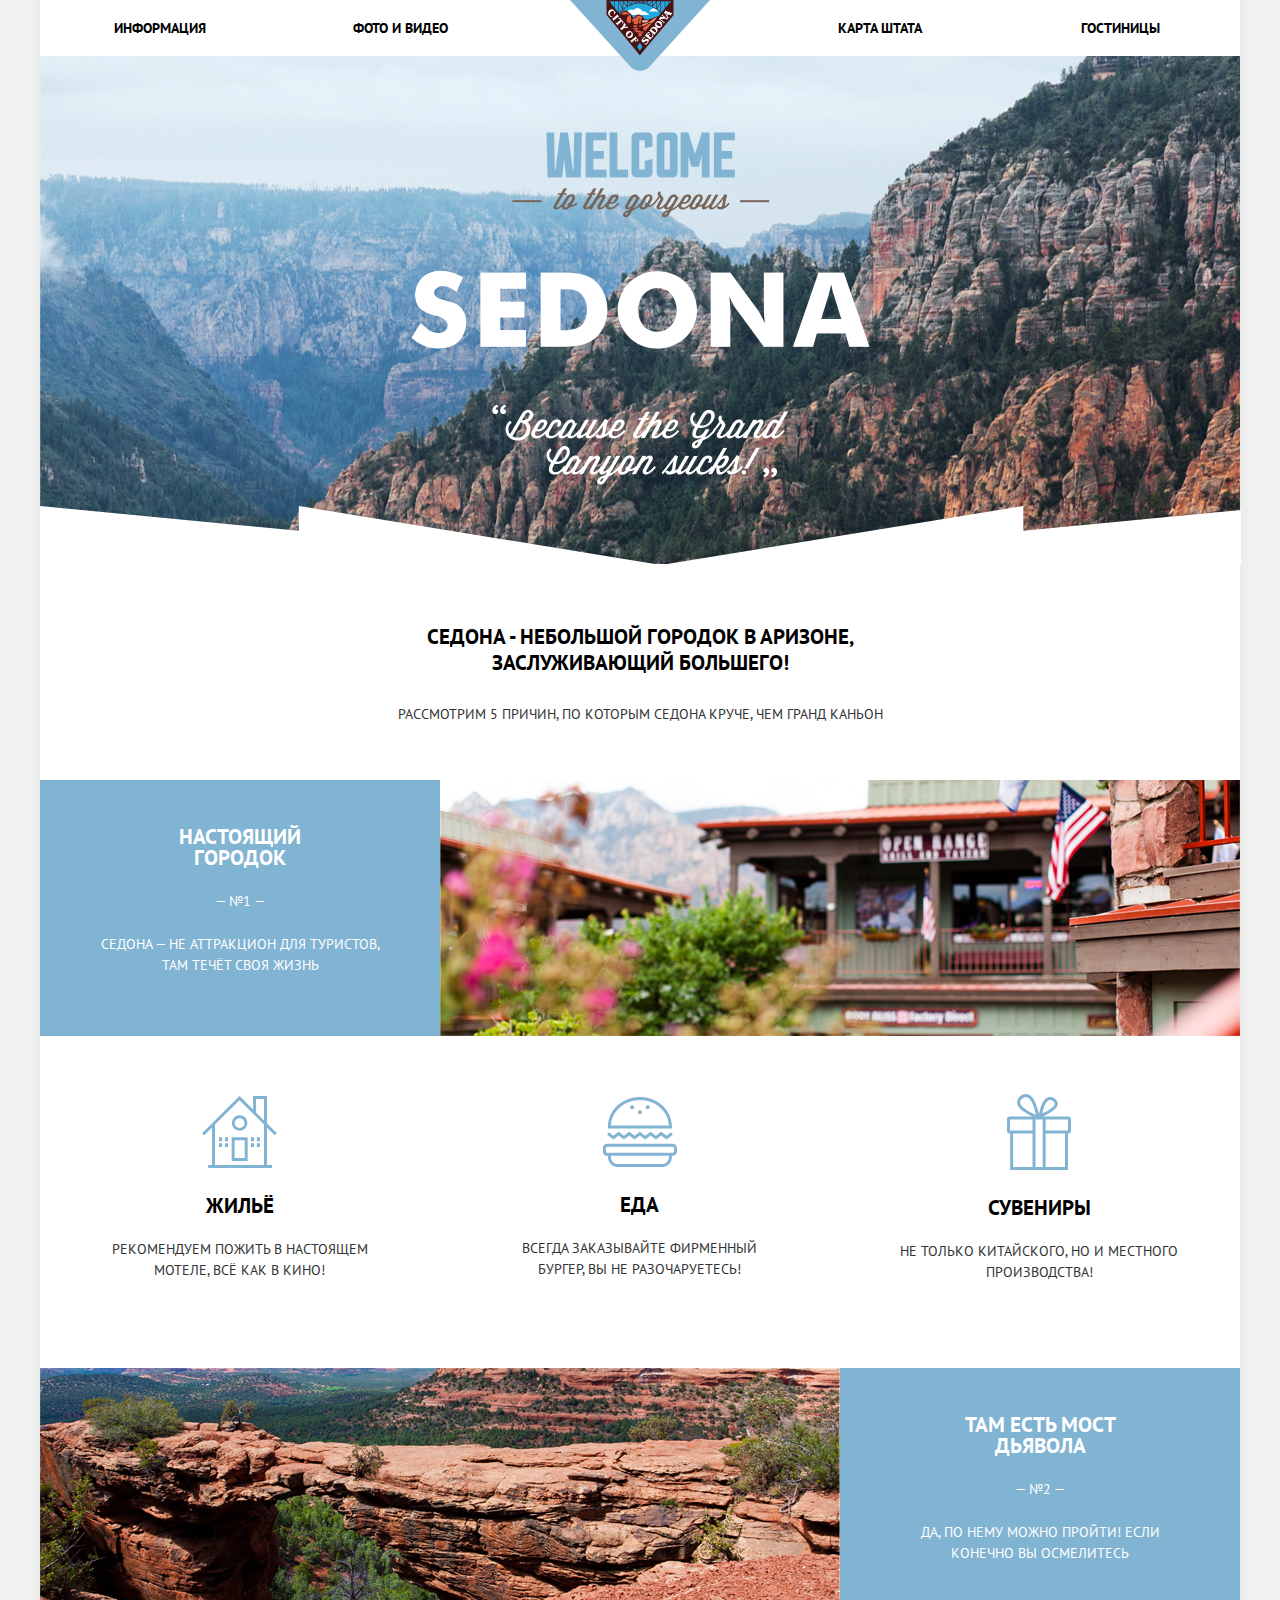
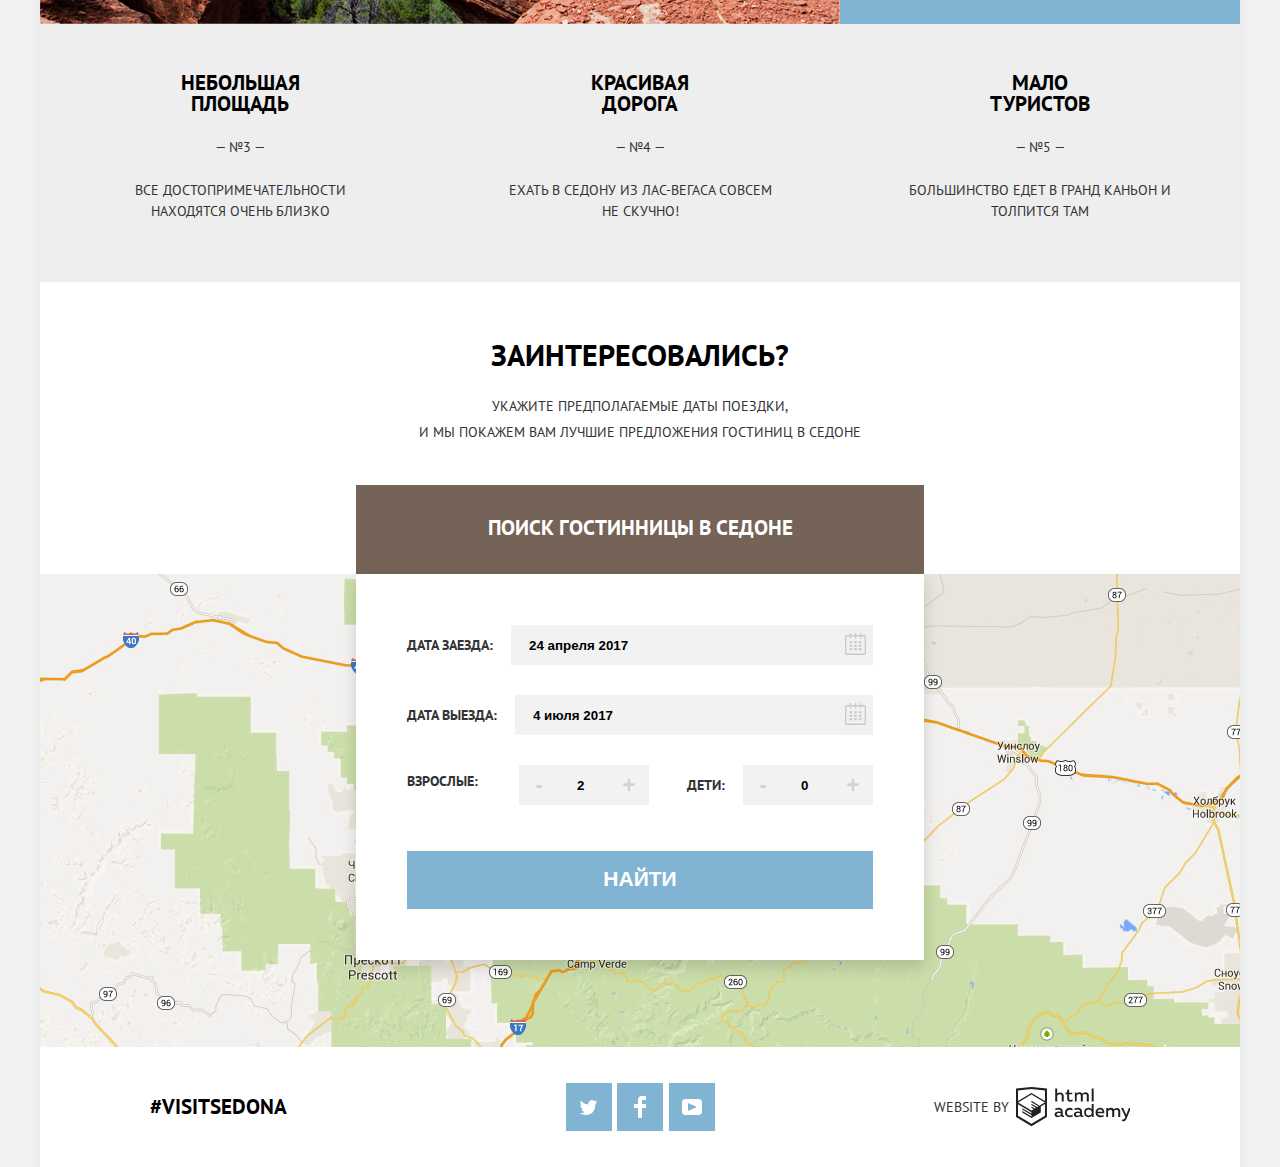
==== commit b47f1618: "Add aditional changes" ====
--- a/index.html
+++ b/index.html
@@ -19,16 +19,16 @@
           </a>
         </div>
         <ul class="navigation__list">
-          <li class="navigation__listItem navigation__listItem_left ">
+          <li class="navigation__listItem">
             <a href="info.html" class="link">Информация</a>
           </li>
-          <li class="navigation__listItem navigation__listItem_left">
-            <a href=photos&videos.html class="link"> Фото и видео</a>
-          </li>
-          <li class="navigation__listItem navigation__listItem_right">
+          <li class="navigation__listItem">
+            <a href="photos&videos.html" class="link">Фото и видео</a>
+          </li>
+          <li class="navigation__listItem">
             <a href="map.html" class="link">Карта штата</a>
           </li>
-          <li class="navigation__listItem navigation__listItem_right">
+          <li class="navigation__listItem">
             <a href="catalog.html" class="link">Гостиницы</a>
           </li>
         </ul>
@@ -36,16 +36,85 @@
     </header>
     <main class="contentArea">
       <figure class="mainPoster">
-        <img class="mainPoster__image" src="img/background-photo.png" width="1200" alt="poster">
+        <img src="img/welcome.png" alt="poster">
       </figure>
       <section class="promoText">
         <h1 class="heading2 promoText__heading">Седона - небольшой городок в Аризоне, заслуживающий большего!</h1>
-        <p class="body1 promoText__heading1">Рассмотрим 5 причин, по которым Седона круче, чем Гранд Каньон</p>
+        <p class="promoText_brown">Рассмотрим 5 причин, по которым Седона круче, чем Гранд Каньон</p>
+      </section>
+      <section class="sedonasFeatures">
+        <div class="row">
+          <figure class="demoContainer">
+            <figcaption class="column1 column1_blue">
+              <h2 class="heading2 heading2_white">Настоящий городок</h2>
+              <p class="featureNumber">— №1 —</p>
+              <p class="sedonasFeatures__description_white">Седона — не аттракцион для туристов, там течёт своя жизнь
+              </p>
+            </figcaption>
+            <img src="img/layer-10.png" width="800" alt="town's image" class="column2">
+          </figure>
+        </div>
+        <div class="row row_white">
+          <figure class="column1">
+            <img src="img/svg-sedona/icon-1.svg" alt="house-icon" class="columnIcon">
+            <figcaption>
+              <h3 class="heading2 heading2_name">Жильё</h3>
+              <p class="sedonasFeatures__description">Рекомендуем пожить в настоящем мотеле, всё как в кино!</p>
+            </figcaption>
+          </figure>
+          <figure class="column1">
+            <img src="img/svg-sedona/icon-3.svg" alt="food-image" class="columnIcon">
+            <figcaption>
+              <h3 class="heading2 heading2_name">Еда</h3>
+              <p class="sedonasFeatures__description">Всегда заказывайте фирменный бургер, вы не разочаруетесь!</p>
+            </figcaption>
+          </figure>
+          <figure class="column1">
+            <img src="img/svg-sedona/icon-2.svg" alt="present-icon" class="columnIcon">
+            <figcaption>
+              <h3 class="heading2 heading2_name">Сувениры</h3>
+              <p class="sedonasFeatures__description">Не только китайского, но и местного производства!</p>
+            </figcaption>
+          </figure>
+        </div>
+        <div class="row">
+          <figure class="demoContainer">
+            <img src="img/layer-5.png" alt="devil's bridge" width="800" class="column2">
+            <figcaption class="column1 column1_blue">
+              <h2 class="heading2 heading2_white">Там есть Мост дьявола</h2>
+              <p class="featureNumber">— №2 —</p>
+              <p class="sedonasFeatures__description_white">Да, по нему можно пройти! Если конечно вы осмелитесь</p>
+            </figcaption>
+          </figure>
+        </div>
+        <div class="row row_grey">
+          <figure class="column1">
+            <h2 class="heading2 heading2_narrow">Небольшая площадь</h2>
+            <figcaption>
+              <p class="featureNumber">— №3 —</p>
+              <p class="sedonasFeatures__description">Все достопримечательности находятся очень близко</p>
+            </figcaption>
+          </figure>
+          <figure class="column1">
+            <h2 class="heading2 heading2_narrow">Красивая дорога</h2>
+            <figcaption>
+              <p class="featureNumber">— №4 —</p>
+              <p class="sedonasFeatures__description">Ехать в Седону из Лас-Вегаса совсем не скучно!</p>
+            </figcaption>
+          </figure>
+          <figure class="column1">
+            <h2 class="heading2 heading2_narrow">Мало туристов</h2>
+            <figcaption>
+              <p class="featureNumber">— №5 —</p>
+              <p class="sedonasFeatures__description">Большинство едет в гранд каньон и толпится там</p>
+            </figcaption>
+          </figure>
+        </div>
       </section>
       <section class="promoText">
-        <div>
-          <h2 class="heading1 promoText__heading">Заинтересовались?</h2>
-          <p class="body1 promoText__heading2">Укажите предполагаемые даты поездки,
+        <div class="promoText_headline">
+          <h3 class="heading1 promoText__heading">Заинтересовались?</h3>
+          <p class="promoText_brown">Укажите предполагаемые даты поездки,
             <br>
             и мы покажем вам лучшие предложения гостиниц в Седоне</p>
         </div>
@@ -58,7 +127,7 @@
               </label>
               <div class="dataInput dataInput_grow">
                 <input type="text" name="checkIn" id="checkInDate" class="input" value="24 апреля 2017">
-                <button class="calendar button" title="Календарь">
+                <button type="button" class="calendar button" title="Календарь">
                   <svg xmlns="http://www.w3.org/2000/svg" width="21" height="22" viewBox="0 0 21 22">
                     <path
                       d="M19.251 2.025h-2.845V.648c0-.381-.294-.689-.656-.689-.363 0-.656.308-.656.689v1.377h-3.938V.648c0-.381-.294-.689-.655-.689-.363 0-.657.308-.657.689v1.377H5.906V.648c0-.381-.294-.689-.656-.689-.363 0-.657.308-.657.689v1.377H1.75C.784 2.025 0 2.847 0 3.862v16.302C0 21.179.784 22 1.75 22h17.501c.966 0 1.749-.821 1.749-1.836V3.862c0-1.015-.783-1.837-1.749-1.837zm.437 18.139a.448.448 0 0 1-.437.459H1.75a.45.45 0 0 1-.438-.459V3.862a.45.45 0 0 1 .438-.459h2.844v1.378c0 .381.294.689.657.689.362 0 .656-.308.656-.689V3.403h3.938v1.378c0 .381.294.689.657.689.361 0 .655-.308.655-.689V3.403h3.938v1.378c0 .381.293.689.656.689.362 0 .656-.308.656-.689V3.403h2.845c.241 0 .437.206.437.459v16.302z" />
@@ -73,8 +142,8 @@
                 Дата выезда:
               </label>
               <div class="dataInput dataInput_grow">
-                <input type="text" name="checkOut" id="checkOutDate" class="input" value="4 июля 2016">
-                <button class="calendar button" title="Календарь">
+                <input type="text" name="checkOut" id="checkOutDate" class="input" value="4 июля 2017">
+                <button type="button" class="calendar button" title="Календарь">
                   <svg xmlns="http://www.w3.org/2000/svg" width="21" height="22" viewBox="0 0 21 22">
                     <path
                       d="M19.251 2.025h-2.845V.648c0-.381-.294-.689-.656-.689-.363 0-.656.308-.656.689v1.377h-3.938V.648c0-.381-.294-.689-.655-.689-.363 0-.657.308-.657.689v1.377H5.906V.648c0-.381-.294-.689-.656-.689-.363 0-.657.308-.657.689v1.377H1.75C.784 2.025 0 2.847 0 3.862v16.302C0 21.179.784 22 1.75 22h17.501c.966 0 1.749-.821 1.749-1.836V3.862c0-1.015-.783-1.837-1.749-1.837zm.437 18.139a.448.448 0 0 1-.437.459H1.75a.45.45 0 0 1-.438-.459V3.862a.45.45 0 0 1 .438-.459h2.844v1.378c0 .381.294.689.657.689.362 0 .656-.308.656-.689V3.403h3.938v1.378c0 .381.294.689.657.689.361 0 .655-.308.655-.689V3.403h3.938v1.378c0 .381.293.689.656.689.362 0 .656-.308.656-.689V3.403h2.845c.241 0 .437.206.437.459v16.302z" />
@@ -90,9 +159,9 @@
                   Взрослые:
                 </label>
                 <div class="dataInput">
-                  <button title="Отнять" class="button button_add">-</button>
+                  <button type="button" title="Отнять" class="button button_add">-</button>
                   <input type="text" name="adults" id="adultGuests" class="input inputNumber" value="2">
-                  <button title="Добавить" class="button button_add">+</button>
+                  <button type="button" title="Добавить" class="button button_add">+</button>
                 </div>
               </div>
               <div class="guestsNumber">
@@ -100,9 +169,9 @@
                   Дети:
                 </label>
                 <div class="dataInput">
-                  <button title="Отнять" class="button button_add">-</button>
+                  <button type="button" title="Отнять" class="button button_add">-</button>
                   <input type="text" name="children" id="childrenGuests" class="input inputNumber" value="0">
-                  <button title="Добавить" class="button button_add">+</button>
+                  <button type="button" title="Добавить" class="button button_add">+</button>
                 </div>
               </div>
             </div>
@@ -110,6 +179,7 @@
           </fieldset>
         </form>
       </section>
+      <div class="mapImage"></div>
     </main>
     <footer class="footer">
       <div class="hashtag">
--- a/css/index.css
+++ b/css/index.css
@@ -3,17 +3,13 @@
     padding: 0;
     font-family: PT Sans, Arial, sans-serif;
     font-size: 14px;
-    line-height: 24px;
+    line-height: 26px;
     font-weight: normal;
     text-transform: uppercase;
     color: #333333;
     background-color: #ffffff;
 }
 
-ol, ul {
-    list-style: none;
-}
-
 a {
     text-decoration: none;
 }
@@ -33,24 +29,23 @@
 }
 
 .visuallyHidden:not(:focus):not(:active) {
-      position: absolute;
+    position: absolute;
     
-      width: 1px;
-      height: 1px;
-      margin: -1px;
-      border: 0;
-      padding: 0;
-    
-      white-space: nowrap;
-    
-      clip-path: inset(100%);
-      clip: rect(0 0 0 0);
-      overflow: hidden;
+    width: 1px;
+    height: 1px;
+    margin: -1px;
+    border: 0;
+    padding: 0;
+
+    white-space: nowrap;
+
+    clip-path: inset(100%);
+    clip: rect(0 0 0 0);
+    overflow: hidden;
 }
 
 .navigation__listItem .link {
     font-weight: bold;
-    line-height: 26px;
     color: #000000;
 }
 
@@ -81,9 +76,17 @@
     color: #000000;
 }
 
-.body1 {
-    text-align: center;
+.sedonasFeatures {
+    margin-top: 53px;
+}
+
+.sedonasFeatures__description {
+    line-height: 21px;
     color: #333333;
+}
+
+.sedonasFeatures__description_white {
+    line-height: 21px;
 }
 
 .hashtag {
@@ -96,7 +99,7 @@
 .hotels__name {
     font-size: 21px;
     font-weight: bold;
-    line-height: 26px;
+    line-height: 20px;
     color: #000000;
 }
 
@@ -107,6 +110,7 @@
 .hotels__name:active {
     color: rgba(0, 0, 0, 0.3);
 }
+
 .hotels__rate {
     color: #666666;
     background-color: #f2f2f2;
@@ -150,8 +154,6 @@
     background-color: #503e33;
 }
 
-/* ----- Сеточные стили ----- */
-
 .container {
     display: flex;
     flex-flow: column;
@@ -169,15 +171,13 @@
 
 .mainHeader {
     position: relative;
-    padding-top: 22px;
-    padding-bottom: 22px;
-    margin-bottom: -10px;
+    padding: 15px 0px;
 }
 
 .navigation__list {
     display: flex;
+    list-style: none;
     flex-direction: row;
-    justify-content: space-evenly;
 }
 
 .mainHeader__logo {
@@ -193,119 +193,136 @@
     position: relative;
     z-index: 2;
     display: block;
-    width: 239px;
-}
-
-.navigation__listItem_left {
-    text-align: left;
-}
-
-.navigation__listItem_right {
-    text-align: right;
+    width: 20%;
+    text-align: center;
+}
+
+.navigation__listItem:nth-child(2) {
+    margin-right: 20%;
+}
+
+.promo {
+    width: 100%;
+    display: block;
+    padding-top: 30px;
+    padding-bottom: 33px;
+}
+
+.button_search {
+    width: 100%;
+    display: block;
+    padding-top: 15px;
+    padding-bottom: 17px;
+}
+
+.bookingForm {
+    position: absolute;
+    width: 100%;
+    background-color: #ffffff;
+    box-sizing: border-box;
+    padding: 51px;
+    box-shadow: 0px 7px 15px 0 rgba(0, 1, 1, 0.15);
+}
+.bookingForm__label {
+    margin-right: 18px;
+}
+
+.bookingForm__field {
+    display: flex;
+    font-weight: bold;
+    flex-direction: row;
+    margin-bottom: 30px;
+    align-items: center;
+}
+
+.mapImage {
+    background: url('../img/map.png') no-repeat;
+    width: 100%;
+    height: 473px;
+}
+
+.dataInput {
+    font-weight: bold;
+    display: inline-flex;
+    background-color: #f2f2f2;
+    color: #000000;
+}
+
+.input {
+    font-weight: bold;
+    padding-left: 18px;
+    padding-top: 13px;
+    padding-bottom: 12px;
+    width: 100%;
+    background: transparent;
+    border: 0;
+}
+
+.dataInput_grow {
+    display: flex;
+    flex-grow: 1;
+}
+
+.guestsNumber {
+    display: flex;
+    font-weight: bold;
+    align-items: center;
+    margin-bottom: 46px;
+}
+
+.button_add {
+    width: 40px;
+    background-color: #f2f2f2;
+    color: rgba(0, 1, 1, 0.15);
+    font-weight: bold;
+    font-size: 23px;
+}
+
+.button_add:hover {
+    color: black;
+}
+
+.button_add:active {
+   color: #81b3d2;
+}
+
+.bookingForm__label_adults {
+    margin-right: 41px;
+    margin-bottom: 8px;
+}
+
+.container__guestsNumber {
+    display: flex;
+    justify-content: space-between;
+}
+
+.promoText__heading {
+    margin-bottom: 25px;
+}
+
+.promoText_brown {
+    text-align: center;
+    color: #333333;
+}
+
+.promoText_headline {
+    padding-bottom: 40px;
 }
 
 .promoText {
     width: 568px;
     margin: 0 auto;
-}
-.promo {
-    width: 100%;
-    display: block;
-    padding-top: 33px;
-    padding-bottom: 33px;
-}
-
-.button_search {
-    width: 100%;
-    display: block;
-    padding-top: 17px;
-    padding-bottom: 17px;
-}
-
-.bookingForm {
-    padding: 55px;
-    box-shadow: 0px 7px 15px 0 rgba(0, 1, 1, 0.15);
-}
-.bookingForm__label {
-    margin-right: 18px;
-}
-
-.bookingForm__field {
-    display: flex;
-    font-weight: bold;
-    flex-direction: row;
-    margin-bottom: 30px;
-    align-items: center;
-}
-
-.dataInput {
-    font-weight: bold;
-    display: inline-flex;
-    background-color: #f2f2f2;
-    color: #000000;
-}
-
-.input {
-    font-weight: bold;
-    padding-left: 12px;
-    padding-top: 14px;
-    padding-bottom: 13px;
-    width: 100%;
-    background: transparent;
-    border: 0;
-}
-
-.dataInput_grow {
-    display: flex;
-    flex-grow: 1;
-}
-.guestsNumber {
-    display: flex;
-    font-weight: bold;
-    align-items: center;
-    margin-bottom: 50px;
-}
-
-.button_add {
-    width: 30px;
-    background-color: #f2f2f2;
-    color:rgba(0, 1, 1, 0.15);
-    font-weight: bold;
-    font-size: 22px;
-}
-
-.bookingForm__label_adults {
-    margin-right: 37px;
-}
-
-.container__guestsNumber {
-    display: flex;
-    justify-content: space-between;
-}
-
-.promoText__heading {
-    margin-bottom: 23px;
-}
-.heading2.promoText__heading {
-    margin-top: 61px;
-}
-
-.promoText__heading1 {
-    margin-bottom: 28px;
-}
-
-.promoText__heading2 {
-    margin-bottom: 39px;
+    position: relative;
+    margin-top: 60px;
 }
 
 .catalogItem {
     display: flex;
     border-top: 1px solid #ededed;
     border-top: 1px solid #ededed;
-    padding-top: 28px;
-    padding-bottom: 31px;
-    padding-right: 74px;
-    padding-left: 73px;
+    padding-top: 30px;
+    padding-bottom: 30px;
+    padding-right: 72px;
 }
 
 .catalogItem:last-child {
@@ -313,18 +330,18 @@
 }
 
 .hotels__poster {
-    margin-right: 30px;
-    margin-left: 72px;
+    margin-right: 32px;
+    margin-left: 73px;
 }
 
 .button_details {
     font-weight: bold;
-    padding: 8px 17px;
+    padding: 4px 17px;
 }
 
 .button_book {
     font-weight: bold;
-    padding: 8px 16px;
+    padding: 4px 17px;
 }
 
 .hotels__metaRate {
@@ -352,24 +369,24 @@
 }
 
 .mainPoster {
+    background: url(../img/background-photo.png) no-repeat;
+    background-size: cover;
+    background-position: 50% 29%;
+    text-align: center;
     position: relative;
-    height: 474px;
-    overflow: hidden;
-}
-
-.mainPoster__image {
-    margin-top: -84px;
+    padding-top: 76px;
+    padding-bottom: 71px;
 }
 
 .mainPoster::after {
-    background:
-        url('../img/svg-sedona/welcome.svg') 50% 50% / 353px auto no-repeat,
-        url('../img/svg-sedona/polygon.svg') 0% 100% / auto no-repeat;
-    content: '';
-    width: 100%;
-    height: 100%;
+    content: "";
+    display: block;
+    width: 1201px;
+    height: 59px;
+    background: url(../img/svg-sedona/polygon.svg) no-repeat;
+    background-size: cover;
     position: absolute;
-    top: 0;
+    bottom: -1px;
     left: 0;
 }
 
@@ -404,9 +421,9 @@
     display: flex;
     justify-content: space-between;
     flex-wrap: wrap;
-    width: 145px;
+    width: 149px;
     margin: 0 auto;
-    padding: 0;
+    padding-left: 60px;
 }
 
 .socialButton {
@@ -447,3 +464,338 @@
     display: flex;
     justify-content: space-between;
 }
+
+.row {
+    display: flex;
+}
+
+.column1 {
+    display: flex;
+    flex-direction: column;
+    width: 400px;
+    box-sizing: border-box;
+    justify-content: center;
+    align-items: center;
+    text-align: center;
+    padding-right: 60px;
+    padding-left: 60px;
+}
+
+.column2 {
+    width: 800px;
+    height: 256px;
+    box-sizing: border-box;
+    text-align: center;
+}
+
+.demoContainer {
+    display: flex;
+}
+
+.column1_blue {
+    display: flex;
+    flex-direction: column;
+    background-color: #81b3d2;
+    color: #ffffff;
+    padding-bottom: 15px;
+}
+
+.heading2_white {
+    line-height: 21px;
+    max-width: 151px;
+    color: #ffffff;
+}
+
+.heading2_narrow {
+    width: 140px;
+    line-height: 21px;
+}
+
+.heading2_name {
+    padding-bottom: 20px;
+}
+
+.row_grey {
+    background-color: #eeeeee;
+    padding-top: 48px;
+    padding-bottom: 60px;
+}
+
+.row_white {
+    padding-right: 1px;
+    padding-bottom: 85px;
+    padding-top: 58px;
+}
+
+.featureNumber {
+    padding-top: 20px;
+    padding-bottom: 20px;
+}
+
+.columnIcon {
+    padding-bottom: 25px;
+}
+
+.hotelsFilter {
+    display: flex;
+    flex-direction: row;
+    min-height: 218px;
+    align-items: center;
+    background: url(../img/filter-background.png) no-repeat;
+    background-size: cover;
+    background-position: 50% 55%;
+    padding-left: 72px;
+    padding-right: 74px;
+    color: #ffffff;
+}
+
+.filter {
+    margin-left: auto;
+}
+
+.hotelsFilter__range {
+    margin-right: 118px;
+}
+
+.hotelsFilter__option {
+    font-weight: 600;
+    font-size: 16px;
+    line-height: 21px;
+}
+
+.sortingSection {
+    display: flex;
+    flex-direction: row;
+    justify-content: space-between;
+    min-height: 86px;
+    margin-left: 72px;
+    margin-right: 72px;
+    align-items: center;
+}
+
+.sortingResult {
+    margin-right: 45px;
+    font-weight: bold;
+    font-size: 21px;
+}
+
+.sortingFeatures {
+    display: flex;
+    flex-grow: 1;
+    font-size: 12px;
+}
+
+.upButton__label::after {
+    content: '▲';
+    width: 11px;
+    height: 10px;
+    display: block;
+    font-weight: bold;
+    color: #cacaca;
+    margin-right: 10px;
+}
+
+.downButton__label::after {
+    content: '▼';
+    width: 11px;
+    height: 10px;
+    display: block;
+    color: #cacaca;
+}
+
+.upButton__label:hover::after,
+.downButton__label:hover::after {
+    color: black;
+}
+
+.upButton__label:active::after,
+.downButton__label:active::after {
+    color: #81b3d2;
+}
+
+.rateArrows {
+    display: flex;
+    position: relative;
+    cursor: pointer;
+    margin-bottom: 10px;
+}
+
+.button__input:checked ~ .downButton__label::after {
+    color: #81b3d2;
+}
+
+.button__input {
+    position: absolute;
+    opacity: 0;
+    cursor: pointer;
+}
+
+.checkbox {
+    position: relative;
+    padding-top: 20px;
+}
+
+.checkbox__input {
+    position: absolute;
+    opacity: 0;
+    cursor: pointer;
+}
+
+.checkbox__label {
+    display: flex;
+}
+
+.checkbox__label::before {
+    width: 27px;
+    height: 23px;
+    background: url('../img/svg-sedona/checkbox-off.svg') no-repeat;
+    content: '';
+    margin-right: 13px;
+}
+
+.checkbox__input:checked ~ .checkbox__label::before {
+    background-image: url('../img/svg-sedona/checkbox-on.svg');
+}
+
+.sortItem {
+    display: block;
+    position: relative;
+    cursor: pointer;
+    margin-left: 38px;
+}
+  
+  .sortItem__label {
+    text-decoration: underline;
+    color: rgba(0, 0, 0, 0.3);
+}
+  
+  .sortItem__input:checked ~ .sortItem__label {
+    text-decoration: none;
+    color: #81b3d2;
+}
+  
+.sortItem__input {
+    position: absolute;
+    opacity: 0;
+    cursor: pointer;
+}
+
+.filterRange {
+    width: 314px;
+}
+
+.filterRange__title {
+    margin-bottom: 9px;
+    font-weight: 600;
+    font-size: 16px;
+    line-height: 21px;
+}
+
+.priceControls {
+    position: relative;
+    height: 36px;
+    margin-bottom: 20px;
+    font-size: 0;
+    border: 2px solid #ffffff;
+    border-radius: 2px;
+}
+
+.priceControls::after {
+    content: "";
+    position: absolute;
+    top: 50%;
+    left: 50%;
+    width: 2px;
+    height: 22px;
+    background: #ffffff;
+    transform: translate(-50%, -50%);
+}
+
+.priceControls_label {
+    display: inline-block;
+    font-size: 14px;
+    line-height: 38px;
+    vertical-align: top;
+    cursor: pointer;
+}
+
+.priceControls .minPrice,
+.priceControls .maxPrice {
+  width: 90px;
+  padding-left: 65px;
+}
+
+.priceInput {
+    width: 50px;
+    margin: 0;
+  
+    color: inherit;
+    font: inherit;
+  
+    background: none;
+    border: none;
+}
+
+.rangeControls {
+    position: relative;
+    margin-bottom: 32px;
+  }
+  
+  .rangeControls .scale {
+    height: 2px;
+  
+    background: rgba(255, 255, 255, 0.3);
+  }
+  
+  .rangeControls .bar {
+    width: 80%;
+    height: 2px;
+    background: #ffffff;
+  }
+  
+  .rangeToggle {
+    position: absolute;
+    top: -9px;
+    width: 4px;
+    height: 4px;
+    background: #ababab;
+    border: 8px solid #ffffff;
+    border-radius: 50%;
+    box-shadow: 0 2px 1px 0 rgba(0, 1, 1, 0.2);
+    cursor: pointer;
+  }
+  
+  .rangeToggle:hover {
+    background: #1c4f80;
+  }
+  
+  .rangeToggle_min {
+    left: 0;
+  }
+  
+  .rangeToggle_max {
+    left: 80%;
+  }
+  
+  .btnTransparent {
+    display: block;
+    margin: 0 auto;
+    padding: 6px 35px;
+  
+    font-size: 14px;
+    line-height: 20px;
+    color: #ffffff;
+    text-transform: uppercase;
+  
+    background: transparent;
+    border: 2px solid #ffffff;
+    border-radius: 2px;
+    cursor: pointer;
+  }
+  
+  .btnTransparent:hover {
+    color: #000000;
+  
+    background: #ffffff;
+  }
+  
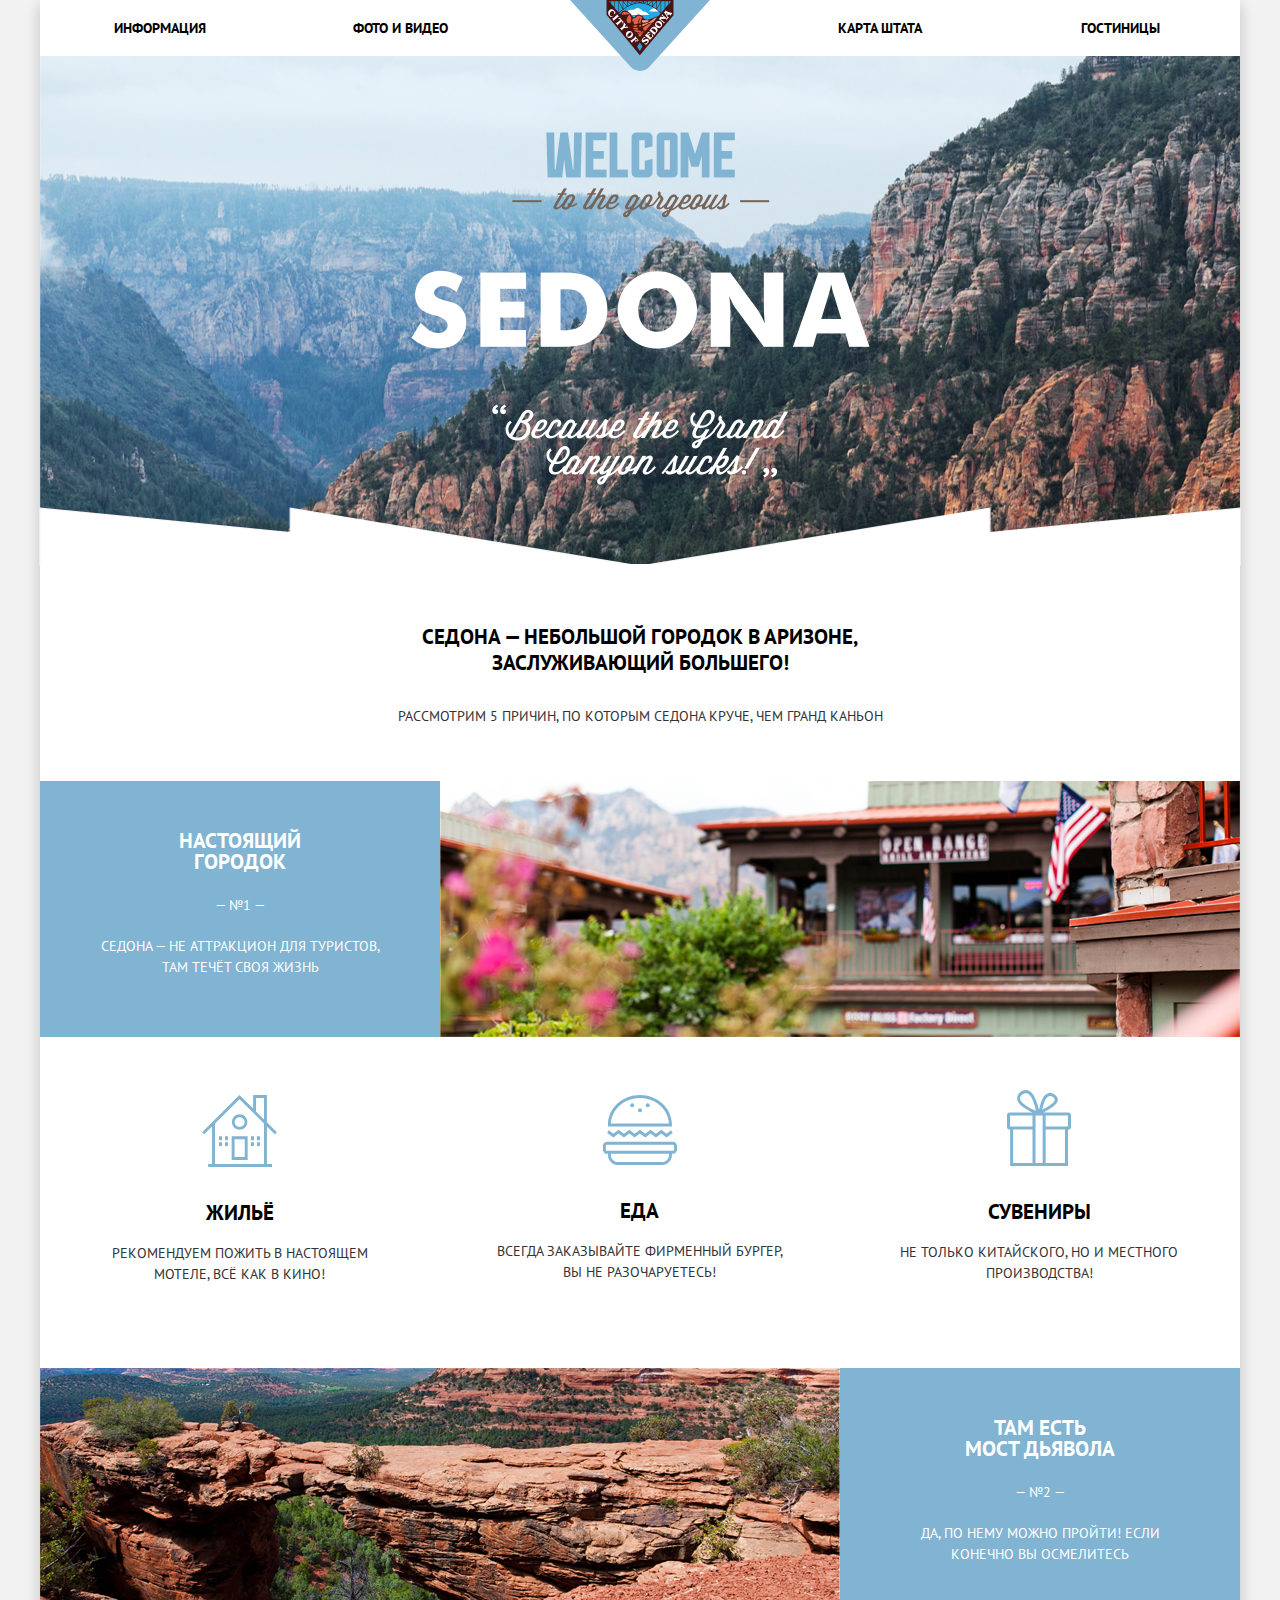
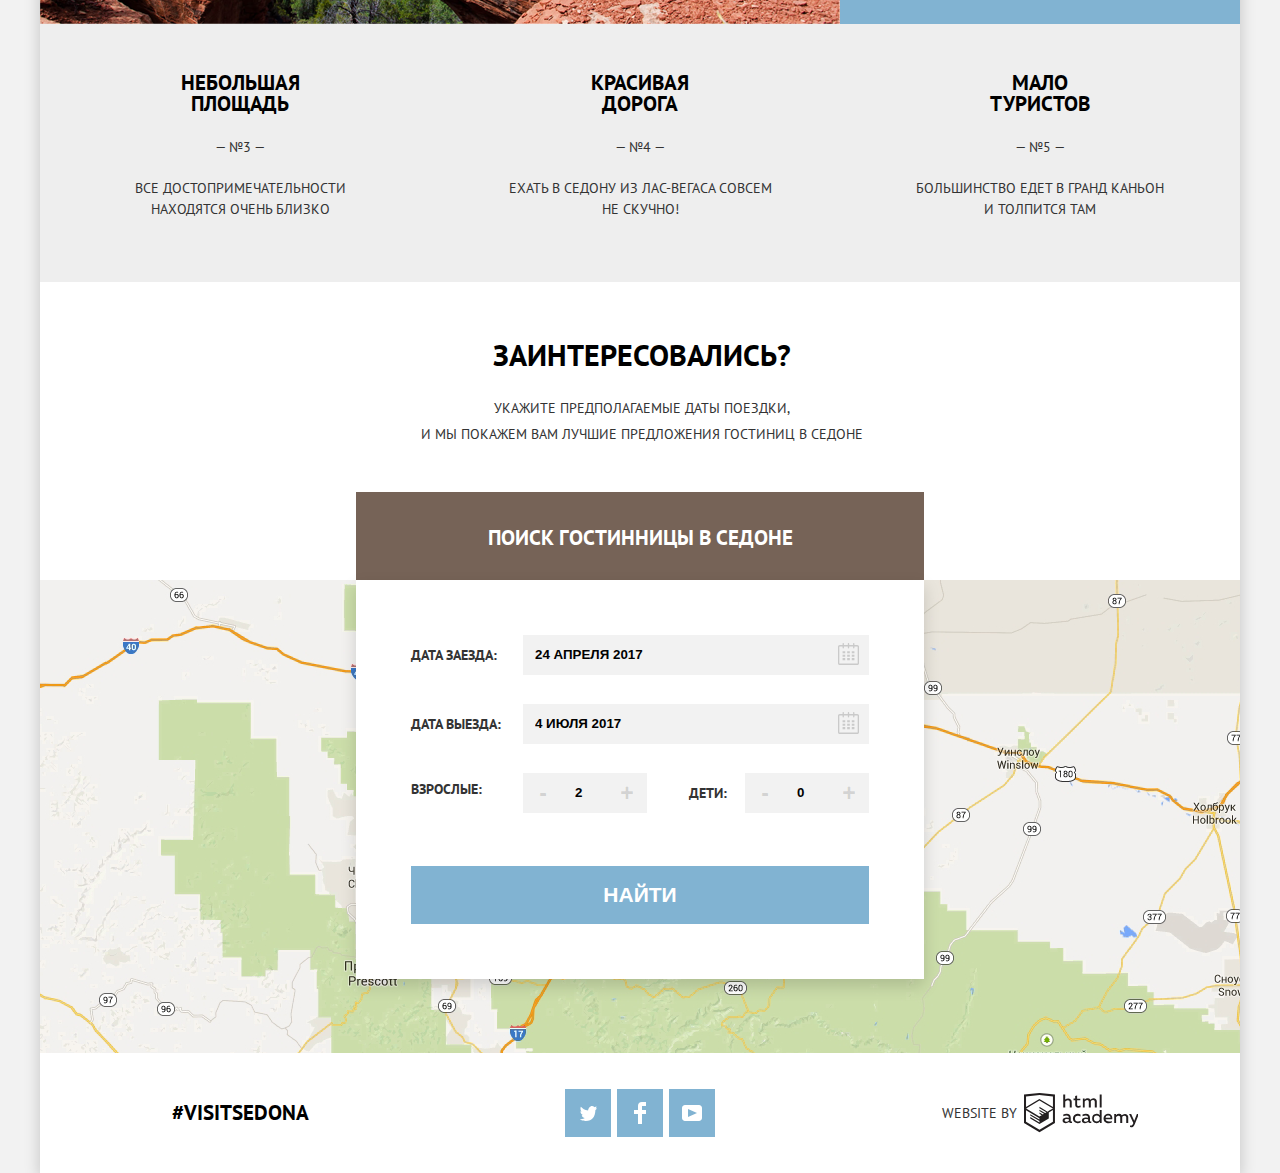
==== commit 05353154: "Apply stylistic nuances" ====
--- a/index.html
+++ b/index.html
@@ -39,7 +39,9 @@
         <img src="img/welcome.png" alt="poster">
       </figure>
       <section class="promoText">
-        <h1 class="heading2 promoText__heading">Седона - небольшой городок в Аризоне, заслуживающий большего!</h1>
+        <h1 class="heading2 promoText__introHeading">Седона — небольшой городок в Аризоне,
+          заслуживающий большего!
+        </h1>
         <p class="promoText_brown">Рассмотрим 5 причин, по которым Седона круче, чем Гранд Каньон</p>
       </section>
       <section class="sedonasFeatures">
@@ -70,7 +72,7 @@
             </figcaption>
           </figure>
           <figure class="column1">
-            <img src="img/svg-sedona/icon-2.svg" alt="present-icon" class="columnIcon">
+            <img src="img/svg-sedona/icon-2.svg" alt="present-icon" class="columnIcon columnIcon_present">
             <figcaption>
               <h3 class="heading2 heading2_name">Сувениры</h3>
               <p class="sedonasFeatures__description">Не только китайского, но и местного производства!</p>
@@ -81,7 +83,7 @@
           <figure class="demoContainer">
             <img src="img/layer-5.png" alt="devil's bridge" width="800" class="column2">
             <figcaption class="column1 column1_blue">
-              <h2 class="heading2 heading2_white">Там есть Мост дьявола</h2>
+              <h2 class="heading2 heading2_white">Там есть Мост&nbsp;дьявола</h2>
               <p class="featureNumber">— №2 —</p>
               <p class="sedonasFeatures__description_white">Да, по нему можно пройти! Если конечно вы осмелитесь</p>
             </figcaption>
@@ -92,21 +94,21 @@
             <h2 class="heading2 heading2_narrow">Небольшая площадь</h2>
             <figcaption>
               <p class="featureNumber">— №3 —</p>
-              <p class="sedonasFeatures__description">Все достопримечательности находятся очень близко</p>
+              <p class="sedonasFeatures__description">Все достопримечательности находятся&nbsp;очень близко</p>
             </figcaption>
           </figure>
           <figure class="column1">
             <h2 class="heading2 heading2_narrow">Красивая дорога</h2>
             <figcaption>
               <p class="featureNumber">— №4 —</p>
-              <p class="sedonasFeatures__description">Ехать в Седону из Лас-Вегаса совсем не скучно!</p>
+              <p class="sedonasFeatures__description">Ехать в Седону из Лас-Вегаса совсем не&nbsp;скучно!</p>
             </figcaption>
           </figure>
           <figure class="column1">
             <h2 class="heading2 heading2_narrow">Мало туристов</h2>
             <figcaption>
               <p class="featureNumber">— №5 —</p>
-              <p class="sedonasFeatures__description">Большинство едет в гранд каньон и толпится там</p>
+              <p class="sedonasFeatures__description">Большинство едет в гранд каньон и&nbsp;толпится там</p>
             </figcaption>
           </figure>
         </div>
@@ -187,7 +189,7 @@
       </div>
       <div>
         <ul class="footer__social">
-          <li>
+          <li class="footer__social_Item">
             <a class="button socialButton button_blue link" href="#">
               <span class="visuallyHidden">Twitter</span>
               <svg xmlns="http://www.w3.org/2000/svg" xmlns:xlink="http://www.w3.org/1999/xlink" width="17" height="15"
@@ -197,14 +199,14 @@
               </svg>
             </a>
           </li>
-          <li>
+          <li class="footer__social_Item">
             <a class="button socialButton button_blue link" href="#">
               <span class="visuallyHidden">Facebook</span>
               <svg xmlns="http://www.w3.org/2000/svg" width="12" height="22" viewBox="0 0 12 22">
                 <path fill="#FFF" d="M12 4V0H8a4 4 0 0 0-4 4v4H0v4h4v10h4V12h4V8H8V4h4z" /></svg>
             </a>
           </li>
-          <li>
+          <li class="footer__social_Item">
             <a class="button socialButton button_blue link" href="#">
               <span class="visuallyHidden">Youtube</span>
               <svg xmlns="http://www.w3.org/2000/svg" xmlns:xlink="http://www.w3.org/1999/xlink" width="20" height="16"
--- a/css/index.css
+++ b/css/index.css
@@ -30,15 +30,12 @@
 
 .visuallyHidden:not(:focus):not(:active) {
     position: absolute;
-    
     width: 1px;
     height: 1px;
     margin: -1px;
     border: 0;
     padding: 0;
-
     white-space: nowrap;
-
     clip-path: inset(100%);
     clip: rect(0 0 0 0);
     overflow: hidden;
@@ -63,8 +60,7 @@
 
 .heading2 {
     font-size: 21px;
-    font-weight: bold;
-    line-height: 26px;
+    font-weight: bold;;
     text-align: center;
     color: #000000;
 }
@@ -77,7 +73,7 @@
 }
 
 .sedonasFeatures {
-    margin-top: 53px;
+    margin-top: 50px;
 }
 
 .sedonasFeatures__description {
@@ -90,16 +86,17 @@
 }
 
 .hashtag {
+    width: 400px;
+    display: flex;
+    justify-content: center;
     font-size: 21px;
     font-weight: bold;
-    line-height: 26px;
     color: #000000;
 }
 
 .hotels__name {
     font-size: 21px;
     font-weight: bold;
-    line-height: 20px;
     color: #000000;
 }
 
@@ -116,8 +113,6 @@
     background-color: #f2f2f2;
     padding-left: 16px;
     padding-right: 13px;
-    padding-top: 5px;
-    padding-bottom: 6px;
 }
 
 .button {
@@ -162,7 +157,7 @@
     margin: 0 auto;
     font-family: inherit;
     background: white;
-    box-shadow: 0 0 10px 5px rgba(169, 179, 179, 0.12);
+    box-shadow: 0px 5px 15px 0 rgba(0, 1, 1, 0.2);
 }
 
 .contentArea {
@@ -204,15 +199,16 @@
 .promo {
     width: 100%;
     display: block;
-    padding-top: 30px;
-    padding-bottom: 33px;
+    padding-top: 33px;
+    padding-bottom: 29px;
 }
 
 .button_search {
     width: 100%;
     display: block;
-    padding-top: 15px;
-    padding-bottom: 17px;
+    padding-top: 17px;
+    padding-bottom: 22px;
+    height: 58px;
 }
 
 .bookingForm {
@@ -220,7 +216,7 @@
     width: 100%;
     background-color: #ffffff;
     box-sizing: border-box;
-    padding: 51px;
+    padding: 55px;
     box-shadow: 0px 7px 15px 0 rgba(0, 1, 1, 0.15);
 }
 .bookingForm__label {
@@ -231,8 +227,9 @@
     display: flex;
     font-weight: bold;
     flex-direction: row;
-    margin-bottom: 30px;
+    margin-bottom: 29px;
     align-items: center;
+    justify-content: space-between;
 }
 
 .mapImage {
@@ -248,19 +245,21 @@
     color: #000000;
 }
 
+.dataInput_grow {
+    width: 346px;
+    position: relative;
+}
+
 .input {
-    font-weight: bold;
-    padding-left: 18px;
-    padding-top: 13px;
-    padding-bottom: 12px;
-    width: 100%;
+    padding-left: 12px;
     background: transparent;
     border: 0;
-}
-
-.dataInput_grow {
-    display: flex;
-    flex-grow: 1;
+    height: 38px;
+    font-weight: bold;
+    line-height: 38px;
+    text-align: left;
+    text-transform: uppercase;
+
 }
 
 .guestsNumber {
@@ -294,10 +293,15 @@
 .container__guestsNumber {
     display: flex;
     justify-content: space-between;
+    margin-bottom: 7px;
 }
 
 .promoText__heading {
-    margin-bottom: 25px;
+    margin-bottom: 27px;
+}
+
+.promoText__introHeading {
+    margin-bottom: 27px;
 }
 
 .promoText_brown {
@@ -306,7 +310,8 @@
 }
 
 .promoText_headline {
-    padding-bottom: 40px;
+    padding-bottom: 45px;
+    padding-left: 4px;
 }
 
 .promoText {
@@ -330,6 +335,7 @@
 }
 
 .hotels__poster {
+    line-height: 0;
     margin-right: 32px;
     margin-left: 73px;
 }
@@ -381,18 +387,26 @@
 .mainPoster::after {
     content: "";
     display: block;
-    width: 1201px;
+    width: 1202px;
     height: 59px;
-    background: url(../img/svg-sedona/polygon.svg) no-repeat;
+    background: url(../img/polygon.png) no-repeat;
     background-size: cover;
     position: absolute;
-    bottom: -1px;
-    left: 0;
+    bottom: -2px;
+    left: -1px;
 }
 
 .calendar {
     opacity: 0.16;
-    width: 38px;
+    width: 21px;
+    height: 22px;
+    background: transparent;
+    color: #a9a9a9;
+    position: absolute;
+    padding: 0;
+    margin: 0;
+    right: 10px;
+    top: 8px;
 }
 
 .calendar:hover {
@@ -419,11 +433,16 @@
 
 .footer__social {
     display: flex;
-    justify-content: space-between;
-    flex-wrap: wrap;
-    width: 149px;
-    margin: 0 auto;
-    padding-left: 60px;
+    width: 400px;
+    justify-content: center;
+}
+
+.footer__social_Item {
+    margin-right: 6px;
+}
+
+.footer__social_Item:last-child {
+    margin-right: 0;
 }
 
 .socialButton {
@@ -442,6 +461,8 @@
 .academyLogo {
     display: flex;
     align-items: center;
+    width: 400px;
+    justify-content: center;
 }
 
 .academyLogo__pic {
@@ -470,15 +491,11 @@
 }
 
 .column1 {
-    display: flex;
-    flex-direction: column;
     width: 400px;
     box-sizing: border-box;
-    justify-content: center;
-    align-items: center;
     text-align: center;
-    padding-right: 60px;
-    padding-left: 60px;
+    padding-right: 55px;
+    padding-left: 55px;
 }
 
 .column2 {
@@ -490,50 +507,58 @@
 
 .demoContainer {
     display: flex;
+    padding-top: 2px;
 }
 
 .column1_blue {
-    display: flex;
-    flex-direction: column;
     background-color: #81b3d2;
     color: #ffffff;
     padding-bottom: 15px;
+    padding-top: 49px;
+    padding-right: 49px;
+    padding-left: 49px;
 }
 
 .heading2_white {
     line-height: 21px;
     max-width: 151px;
     color: #ffffff;
+    margin: 0 auto;
 }
 
 .heading2_narrow {
     width: 140px;
     line-height: 21px;
+    margin: 0 auto;
 }
 
 .heading2_name {
-    padding-bottom: 20px;
+    padding-bottom: 17px;
 }
 
 .row_grey {
     background-color: #eeeeee;
     padding-top: 48px;
-    padding-bottom: 60px;
+    padding-bottom: 62px;
 }
 
 .row_white {
     padding-right: 1px;
-    padding-bottom: 85px;
+    padding-bottom: 81px;
     padding-top: 58px;
 }
 
 .featureNumber {
     padding-top: 20px;
-    padding-bottom: 20px;
+    padding-bottom: 18px;
 }
 
 .columnIcon {
     padding-bottom: 25px;
+}
+
+.columnIcon_present {
+    margin-top: -5px;
 }
 
 .hotelsFilter {
@@ -543,7 +568,7 @@
     align-items: center;
     background: url(../img/filter-background.png) no-repeat;
     background-size: cover;
-    background-position: 50% 55%;
+    background-position: 50% 50%;
     padding-left: 72px;
     padding-right: 74px;
     color: #ffffff;
@@ -583,6 +608,8 @@
     display: flex;
     flex-grow: 1;
     font-size: 12px;
+    padding-top: 5px;
+    padding-left: 5px;
 }
 
 .upButton__label::after {
@@ -692,12 +719,12 @@
 }
 
 .priceControls {
-    position: relative;
-    height: 36px;
+    display: flex;
+    position: relative;
     margin-bottom: 20px;
-    font-size: 0;
     border: 2px solid #ffffff;
     border-radius: 2px;
+    padding: 2px 0px;
 }
 
 .priceControls::after {
@@ -714,15 +741,17 @@
 .priceControls_label {
     display: inline-block;
     font-size: 14px;
-    line-height: 38px;
-    vertical-align: top;
     cursor: pointer;
 }
 
-.priceControls .minPrice,
+.priceControls .minPrice {
+    width: 90px;
+    padding-left: 65px;
+}
+
 .priceControls .maxPrice {
   width: 90px;
-  padding-left: 65px;
+  padding-left: 54px;
 }
 
 .priceInput {
@@ -738,22 +767,21 @@
 
 .rangeControls {
     position: relative;
-    margin-bottom: 32px;
-  }
-  
-  .rangeControls .scale {
+    margin-bottom: 24px;
+}
+  
+.rangeControls .scale {
     height: 2px;
-  
     background: rgba(255, 255, 255, 0.3);
-  }
-  
-  .rangeControls .bar {
+}
+  
+.rangeControls .bar {
     width: 80%;
     height: 2px;
     background: #ffffff;
-  }
-  
-  .rangeToggle {
+}
+
+.rangeToggle {
     position: absolute;
     top: -9px;
     width: 4px;
@@ -763,39 +791,39 @@
     border-radius: 50%;
     box-shadow: 0 2px 1px 0 rgba(0, 1, 1, 0.2);
     cursor: pointer;
-  }
-  
-  .rangeToggle:hover {
+}
+  
+.rangeToggle:hover {
     background: #1c4f80;
-  }
-  
-  .rangeToggle_min {
+}
+  
+.rangeToggle_min {
     left: 0;
-  }
-  
-  .rangeToggle_max {
+}
+  
+.rangeToggle_max {
     left: 80%;
-  }
-  
-  .btnTransparent {
+}
+  
+.btnTransparent {
     display: block;
     margin: 0 auto;
-    padding: 6px 35px;
-  
+    padding-left: 35px;
+    padding-right: 33px;
+    padding-top: 11px;
+    padding-bottom: 11px;
     font-size: 14px;
     line-height: 20px;
     color: #ffffff;
     text-transform: uppercase;
-  
     background: transparent;
     border: 2px solid #ffffff;
     border-radius: 2px;
     cursor: pointer;
   }
   
-  .btnTransparent:hover {
-    color: #000000;
-  
+.btnTransparent:hover {
+    color: #000000;  
     background: #ffffff;
-  }
-  
+}
+  
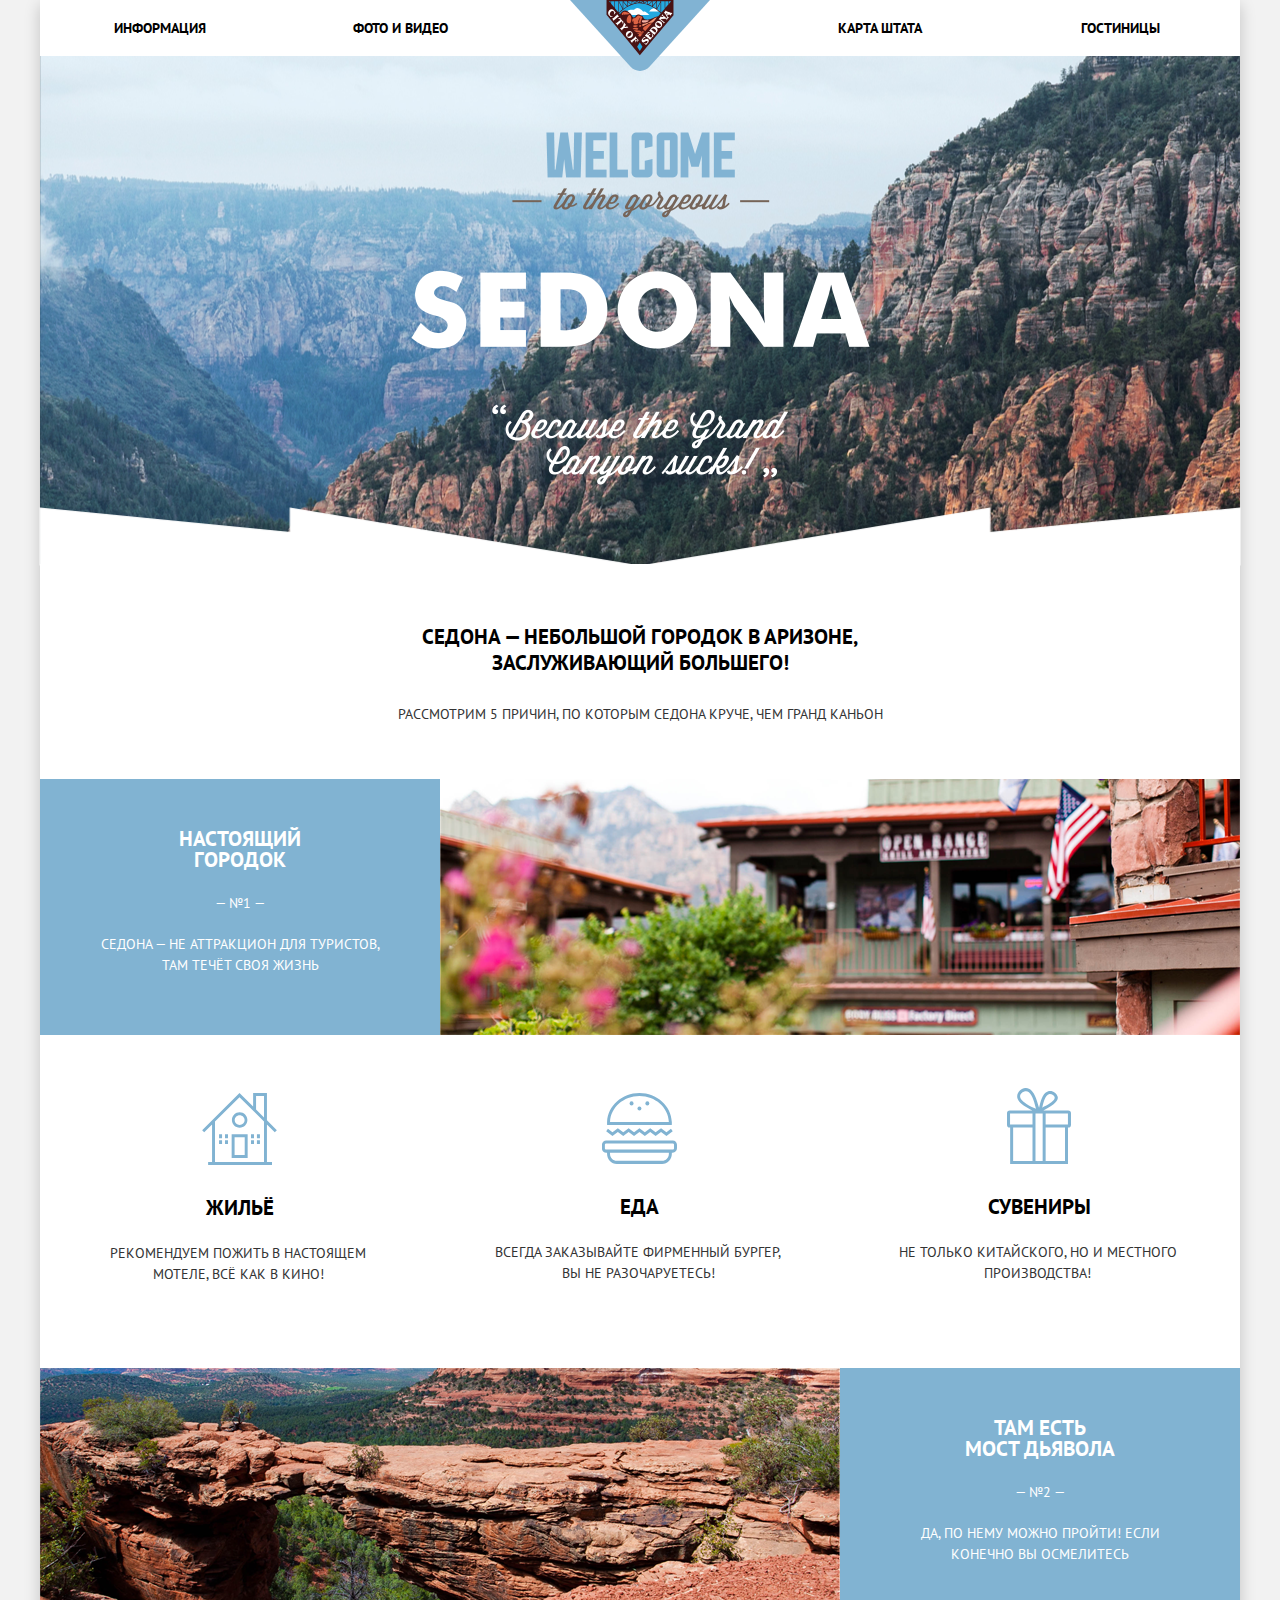
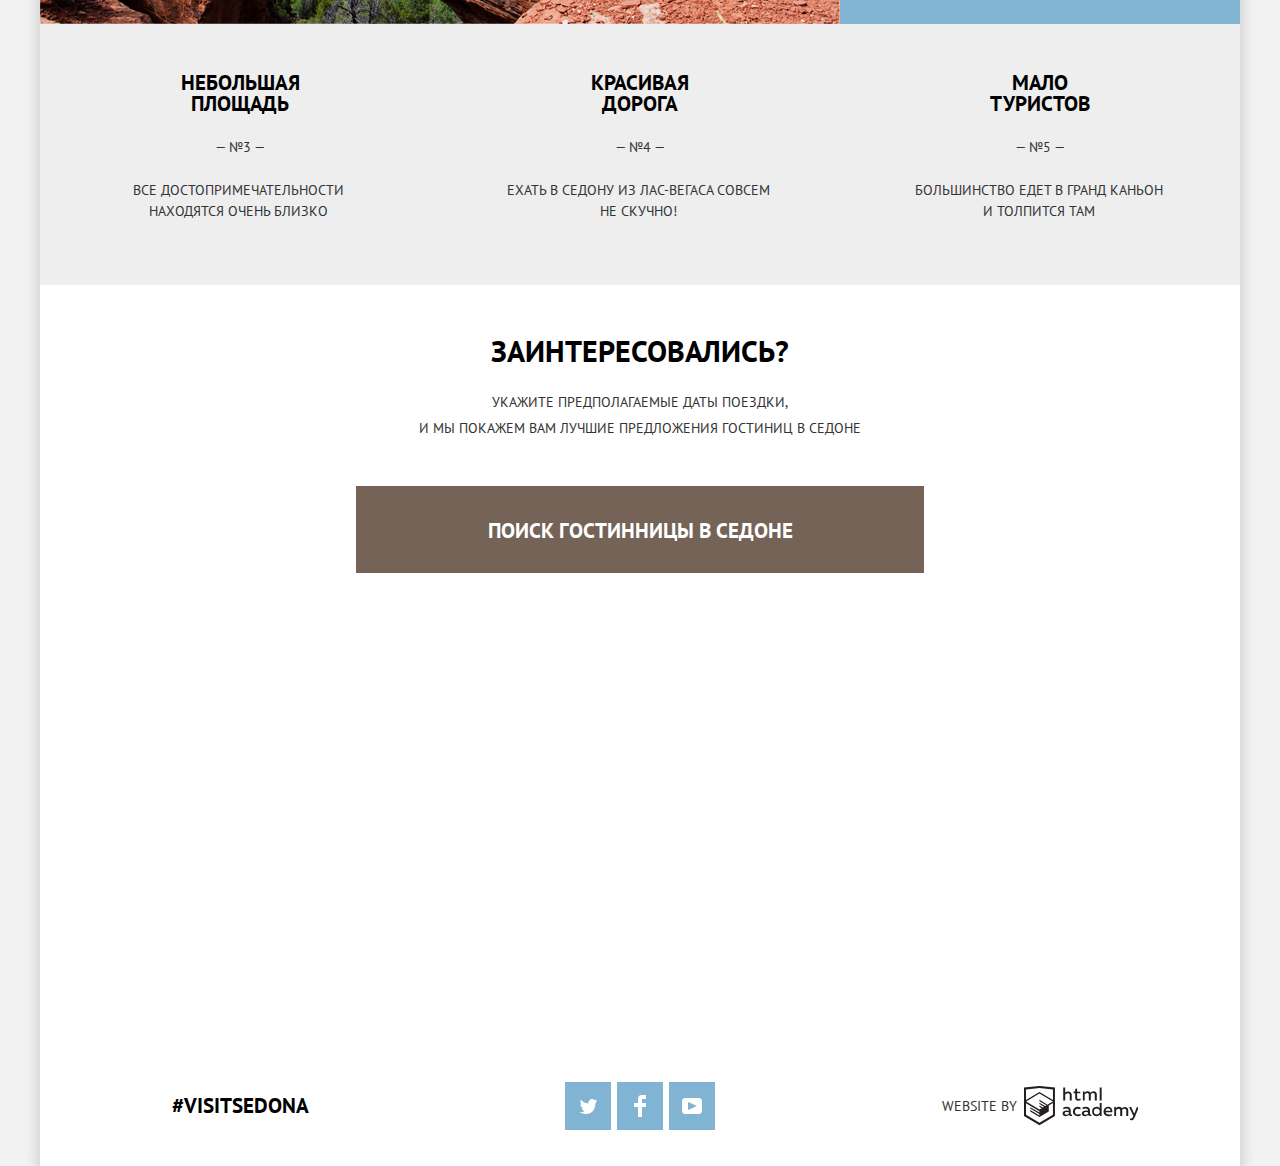
==== commit 8f6f4e42: "Apply changes and add js" ====
--- a/index.html
+++ b/index.html
@@ -36,10 +36,10 @@
     </header>
     <main class="contentArea">
       <figure class="mainPoster">
-        <img src="img/welcome.png" alt="poster">
+        <img src="img/welcome.png" alt="poster" width="459" height="353">
       </figure>
       <section class="promoText">
-        <h1 class="heading2 promoText__introHeading">Седона — небольшой городок в Аризоне,
+        <h1 class="heading2 promoText__heading">Седона — небольшой городок в Аризоне,
           заслуживающий большего!
         </h1>
         <p class="promoText_brown">Рассмотрим 5 причин, по которым Седона круче, чем Гранд Каньон</p>
@@ -53,26 +53,27 @@
               <p class="sedonasFeatures__description_white">Седона — не аттракцион для туристов, там течёт своя жизнь
               </p>
             </figcaption>
-            <img src="img/layer-10.png" width="800" alt="town's image" class="column2">
+            <img src="img/layer-10.png" width="800" height="256" alt="town's image" class="column2">
           </figure>
         </div>
         <div class="row row_white">
           <figure class="column1">
-            <img src="img/svg-sedona/icon-1.svg" alt="house-icon" class="columnIcon">
+            <img src="img/svg-sedona/icon-1.svg" alt="house-icon" class="columnIcon" width="75" height="72">
             <figcaption>
               <h3 class="heading2 heading2_name">Жильё</h3>
               <p class="sedonasFeatures__description">Рекомендуем пожить в настоящем мотеле, всё как в кино!</p>
             </figcaption>
           </figure>
           <figure class="column1">
-            <img src="img/svg-sedona/icon-3.svg" alt="food-image" class="columnIcon">
+            <img src="img/svg-sedona/icon-3.svg" alt="food-image" class="columnIcon" width="75" height="72">
             <figcaption>
               <h3 class="heading2 heading2_name">Еда</h3>
               <p class="sedonasFeatures__description">Всегда заказывайте фирменный бургер, вы не разочаруетесь!</p>
             </figcaption>
           </figure>
           <figure class="column1">
-            <img src="img/svg-sedona/icon-2.svg" alt="present-icon" class="columnIcon columnIcon_present">
+            <img src="img/svg-sedona/icon-2.svg" alt="present-icon" class="columnIcon columnIcon_present" width="64"
+              height="76">
             <figcaption>
               <h3 class="heading2 heading2_name">Сувениры</h3>
               <p class="sedonasFeatures__description">Не только китайского, но и местного производства!</p>
@@ -81,7 +82,7 @@
         </div>
         <div class="row">
           <figure class="demoContainer">
-            <img src="img/layer-5.png" alt="devil's bridge" width="800" class="column2">
+            <img src="img/layer-5.png" alt="devil's bridge" width="800" height="256" class="column2">
             <figcaption class="column1 column1_blue">
               <h2 class="heading2 heading2_white">Там есть Мост&nbsp;дьявола</h2>
               <p class="featureNumber">— №2 —</p>
@@ -113,7 +114,7 @@
           </figure>
         </div>
       </section>
-      <section class="promoText">
+      <section class="promoText2">
         <div class="promoText_headline">
           <h3 class="heading1 promoText__heading">Заинтересовались?</h3>
           <p class="promoText_brown">Укажите предполагаемые даты поездки,
@@ -144,7 +145,7 @@
                 Дата выезда:
               </label>
               <div class="dataInput dataInput_grow">
-                <input type="text" name="checkOut" id="checkOutDate" class="input" value="4 июля 2017">
+                <input type="text" name="checkOut" id="checkOutDate" class="input checkOut" value="4 июля 2017">
                 <button type="button" class="calendar button" title="Календарь">
                   <svg xmlns="http://www.w3.org/2000/svg" width="21" height="22" viewBox="0 0 21 22">
                     <path
@@ -157,22 +158,22 @@
             </div>
             <div class="container__guestsNumber">
               <div class="guestsNumber">
-                <label for="adultGuests" class="bookingForm__label bookingForm__label_adults">
+                <label for="adultGuests" class="guestsNumber_adults">
                   Взрослые:
                 </label>
                 <div class="dataInput">
                   <button type="button" title="Отнять" class="button button_add">-</button>
-                  <input type="text" name="adults" id="adultGuests" class="input inputNumber" value="2">
+                  <input type="text" name="adults" id="adultGuests" class="inputNumber" value="2">
                   <button type="button" title="Добавить" class="button button_add">+</button>
                 </div>
               </div>
               <div class="guestsNumber">
-                <label for="childrenGuests" class="bookingForm__label">
+                <label for="childrenGuests" class="guestsNumber_children">
                   Дети:
                 </label>
                 <div class="dataInput">
                   <button type="button" title="Отнять" class="button button_add">-</button>
-                  <input type="text" name="children" id="childrenGuests" class="input inputNumber" value="0">
+                  <input type="text" name="children" id="childrenGuests" class="inputNumber children" value="0">
                   <button type="button" title="Добавить" class="button button_add">+</button>
                 </div>
               </div>
@@ -181,7 +182,11 @@
           </fieldset>
         </form>
       </section>
-      <div class="mapImage"></div>
+      <div class="map">
+        <iframe
+          src="https://www.google.com/maps/embed?pb=!1m18!1m12!1m3!1d419081.00939796516!2d-112.07530105458548!3d34.854458708334626!2m3!1f0!2f0!3f0!3m2!1i1024!2i768!4f13.1!3m3!1m2!1s0x872da132f942b00d%3A0x5548c523fa6c8efd!2sSedona%2C+AZ+86336%2C+USA!5e0!3m2!1sen!2sde!4v1551831050557"
+          width="1200" height="473" allowfullscreen></iframe>
+      </div>
     </main>
     <footer class="footer">
       <div class="hashtag">
@@ -231,6 +236,8 @@
       </div>
     </footer>
   </div>
+
+  <script src="js/external.js"></script>
 </body>
 
 </html>
--- a/css/index.css
+++ b/css/index.css
@@ -79,6 +79,8 @@
 .sedonasFeatures__description {
     line-height: 21px;
     color: #333333;
+    padding-top: 2px;
+    padding-right: 3px;
 }
 
 .sedonasFeatures__description_white {
@@ -94,10 +96,13 @@
     color: #000000;
 }
 
-.hotels__name {
+.hotelsName {
     font-size: 21px;
     font-weight: bold;
     color: #000000;
+    line-height: 1;
+    margin-bottom: 13px;
+    margin-top: -2px;
 }
 
 .hotels__name:hover {
@@ -160,6 +165,13 @@
     box-shadow: 0px 5px 15px 0 rgba(0, 1, 1, 0.2);
 }
 
+.infoButtons {
+    flex-grow: 1;
+    display: flex;
+    flex-flow: row;
+    align-items: flex-end;
+}
+
 .contentArea {
     flex-grow: 1;
 }
@@ -199,7 +211,7 @@
 .promo {
     width: 100%;
     display: block;
-    padding-top: 33px;
+    padding-top: 32px;
     padding-bottom: 29px;
 }
 
@@ -218,27 +230,30 @@
     box-sizing: border-box;
     padding: 55px;
     box-shadow: 0px 7px 15px 0 rgba(0, 1, 1, 0.15);
-}
+    transform-origin: top;
+    transform: scaleY(0);
+    transition: transform 0.4s;
+}
+
+.bookingForm-show {
+    transform: scaleY(1);
+}
+
 .bookingForm__label {
-    margin-right: 18px;
+    padding-left: 3px;
 }
 
 .bookingForm__field {
     display: flex;
     font-weight: bold;
     flex-direction: row;
-    margin-bottom: 29px;
+    margin-bottom: 30px;
     align-items: center;
     justify-content: space-between;
 }
 
-.mapImage {
-    background: url('../img/map.png') no-repeat;
-    width: 100%;
-    height: 473px;
-}
-
 .dataInput {
+    height: 38px;
     font-weight: bold;
     display: inline-flex;
     background-color: #f2f2f2;
@@ -251,15 +266,24 @@
 }
 
 .input {
+    width: 100%;
     padding-left: 12px;
     background: transparent;
     border: 0;
-    height: 38px;
     font-weight: bold;
     line-height: 38px;
     text-align: left;
     text-transform: uppercase;
-
+    font-family: inherit;
+    font-size: 14px;
+}
+
+.input:hover {
+    background-color: #ebebeb;
+}
+
+.input:focus {
+    background-color: #ffffff;
 }
 
 .guestsNumber {
@@ -270,9 +294,9 @@
 }
 
 .button_add {
-    width: 40px;
+    width: 38px;
     background-color: #f2f2f2;
-    color: rgba(0, 1, 1, 0.15);
+    color: #a9a9a9;
     font-weight: bold;
     font-size: 23px;
 }
@@ -285,23 +309,24 @@
    color: #81b3d2;
 }
 
-.bookingForm__label_adults {
+.guestsNumber_adults {
     margin-right: 41px;
     margin-bottom: 8px;
+    padding-top: 5px;
+}
+
+.guestsNumber_children {
+    margin-right: 27px;
 }
 
 .container__guestsNumber {
     display: flex;
     justify-content: space-between;
-    margin-bottom: 7px;
+    margin-bottom: 5px;
 }
 
 .promoText__heading {
-    margin-bottom: 27px;
-}
-
-.promoText__introHeading {
-    margin-bottom: 27px;
+    margin-bottom: 25px;
 }
 
 .promoText_brown {
@@ -311,7 +336,6 @@
 
 .promoText_headline {
     padding-bottom: 45px;
-    padding-left: 4px;
 }
 
 .promoText {
@@ -321,9 +345,16 @@
     margin-top: 60px;
 }
 
+.promoText2 {
+    width: 568px;
+    margin: 0 auto;
+    position: relative;
+    margin-top: 53px;
+}
+
 .catalogItem {
     display: flex;
-    border-top: 1px solid #ededed;
+    align-items: stretch;
     border-top: 1px solid #ededed;
     padding-top: 30px;
     padding-bottom: 30px;
@@ -336,18 +367,30 @@
 
 .hotels__poster {
     line-height: 0;
-    margin-right: 32px;
+    margin-right: 29px;
     margin-left: 73px;
 }
 
 .button_details {
     font-weight: bold;
-    padding: 4px 17px;
+    padding: 0px 0px;
+    min-width: 110px;
+    line-height: 1;
+    margin-right: 6px;
+    height: 27px;
+    display: flex;
+    align-items: center;
+    justify-content: center;
 }
 
 .button_book {
     font-weight: bold;
-    padding: 4px 17px;
+    line-height: 1;
+    padding: 0px;
+    height: 27px;
+    display: flex;
+    align-items: center;
+    justify-content: center;
 }
 
 .hotels__metaRate {
@@ -360,7 +403,7 @@
 .hotels__description {
     display: flex;
     flex-direction: column;
-    justify-content: space-between;
+    justify-content: unset;
 }
 
 .bookItem {
@@ -370,13 +413,16 @@
 .hotels__metaRate_stars {
     color: #81b3d2;
     font-weight: bold;
-    font-size: 21px;
+    font-size: 22px;
     text-align: right;
+    line-height: 1;
+    margin-top: -4px;
 }
 
 .mainPoster {
-    background: url(../img/background-photo.png) no-repeat;
+    background: url('../img/background-photo.png') no-repeat;
     background-size: cover;
+    background-color: #303d42;
     background-position: 50% 29%;
     text-align: center;
     position: relative;
@@ -389,7 +435,7 @@
     display: block;
     width: 1202px;
     height: 59px;
-    background: url(../img/polygon.png) no-repeat;
+    background: url('../img/polygon.png') no-repeat;
     background-size: cover;
     position: absolute;
     bottom: -2px;
@@ -419,7 +465,21 @@
 }
 
 .inputNumber {
-    width: 30px;
+    width: 25px;
+    padding-left: 12px;
+    background: transparent;
+    border: 0;
+    font-weight: bold;
+    line-height: 38px;
+    text-transform: uppercase;
+    font-family: inherit;
+    font-size: 14px;
+}
+
+.map {
+    border-style: none;
+    width: 100%;
+    height: 473px;
 }
 
 .footer {
@@ -484,6 +544,7 @@
 .catalogItem__description {
     display: flex;
     justify-content: space-between;
+    line-height: 1;
 }
 
 .row {
@@ -533,13 +594,13 @@
 }
 
 .heading2_name {
-    padding-bottom: 17px;
+    padding-bottom: 20px;
 }
 
 .row_grey {
     background-color: #eeeeee;
     padding-top: 48px;
-    padding-bottom: 62px;
+    padding-bottom: 63px;
 }
 
 .row_white {
@@ -554,7 +615,7 @@
 }
 
 .columnIcon {
-    padding-bottom: 25px;
+    padding-bottom: 22px;
 }
 
 .columnIcon_present {
@@ -564,14 +625,16 @@
 .hotelsFilter {
     display: flex;
     flex-direction: row;
-    min-height: 218px;
-    align-items: center;
     background: url(../img/filter-background.png) no-repeat;
+    background-color: #303d42;
     background-size: cover;
     background-position: 50% 50%;
     padding-left: 72px;
-    padding-right: 74px;
+    padding-right: 75px;
+    padding-top: 28px;
+    padding-bottom: 28px;
     color: #ffffff;
+    box-sizing: border-box;
 }
 
 .filter {
@@ -659,7 +722,7 @@
 
 .checkbox {
     position: relative;
-    padding-top: 20px;
+    margin-top: 21px;
 }
 
 .checkbox__input {
@@ -684,6 +747,11 @@
     background-image: url('../img/svg-sedona/checkbox-on.svg');
 }
 
+.checkbox__input:focus ~ .checkbox__label {
+    outline: #5d9dd5 solid 1px;
+    box-shadow: 0 0px 8px #5e9ed6;
+}
+
 .sortItem {
     display: block;
     position: relative;
@@ -767,7 +835,7 @@
 
 .rangeControls {
     position: relative;
-    margin-bottom: 24px;
+    margin-bottom: 32px;
 }
   
 .rangeControls .scale {
@@ -808,22 +876,24 @@
 .btnTransparent {
     display: block;
     margin: 0 auto;
-    padding-left: 35px;
-    padding-right: 33px;
-    padding-top: 11px;
-    padding-bottom: 11px;
     font-size: 14px;
-    line-height: 20px;
+    line-height: 1;
     color: #ffffff;
+    font-family: inherit;
     text-transform: uppercase;
     background: transparent;
     border: 2px solid #ffffff;
     border-radius: 2px;
     cursor: pointer;
-  }
+    padding: 0;
+    box-sizing: border-box;
+    width: 136px;
+    height: 32px;
+}
   
 .btnTransparent:hover {
     color: #000000;  
     background: #ffffff;
 }
-  
+
+    
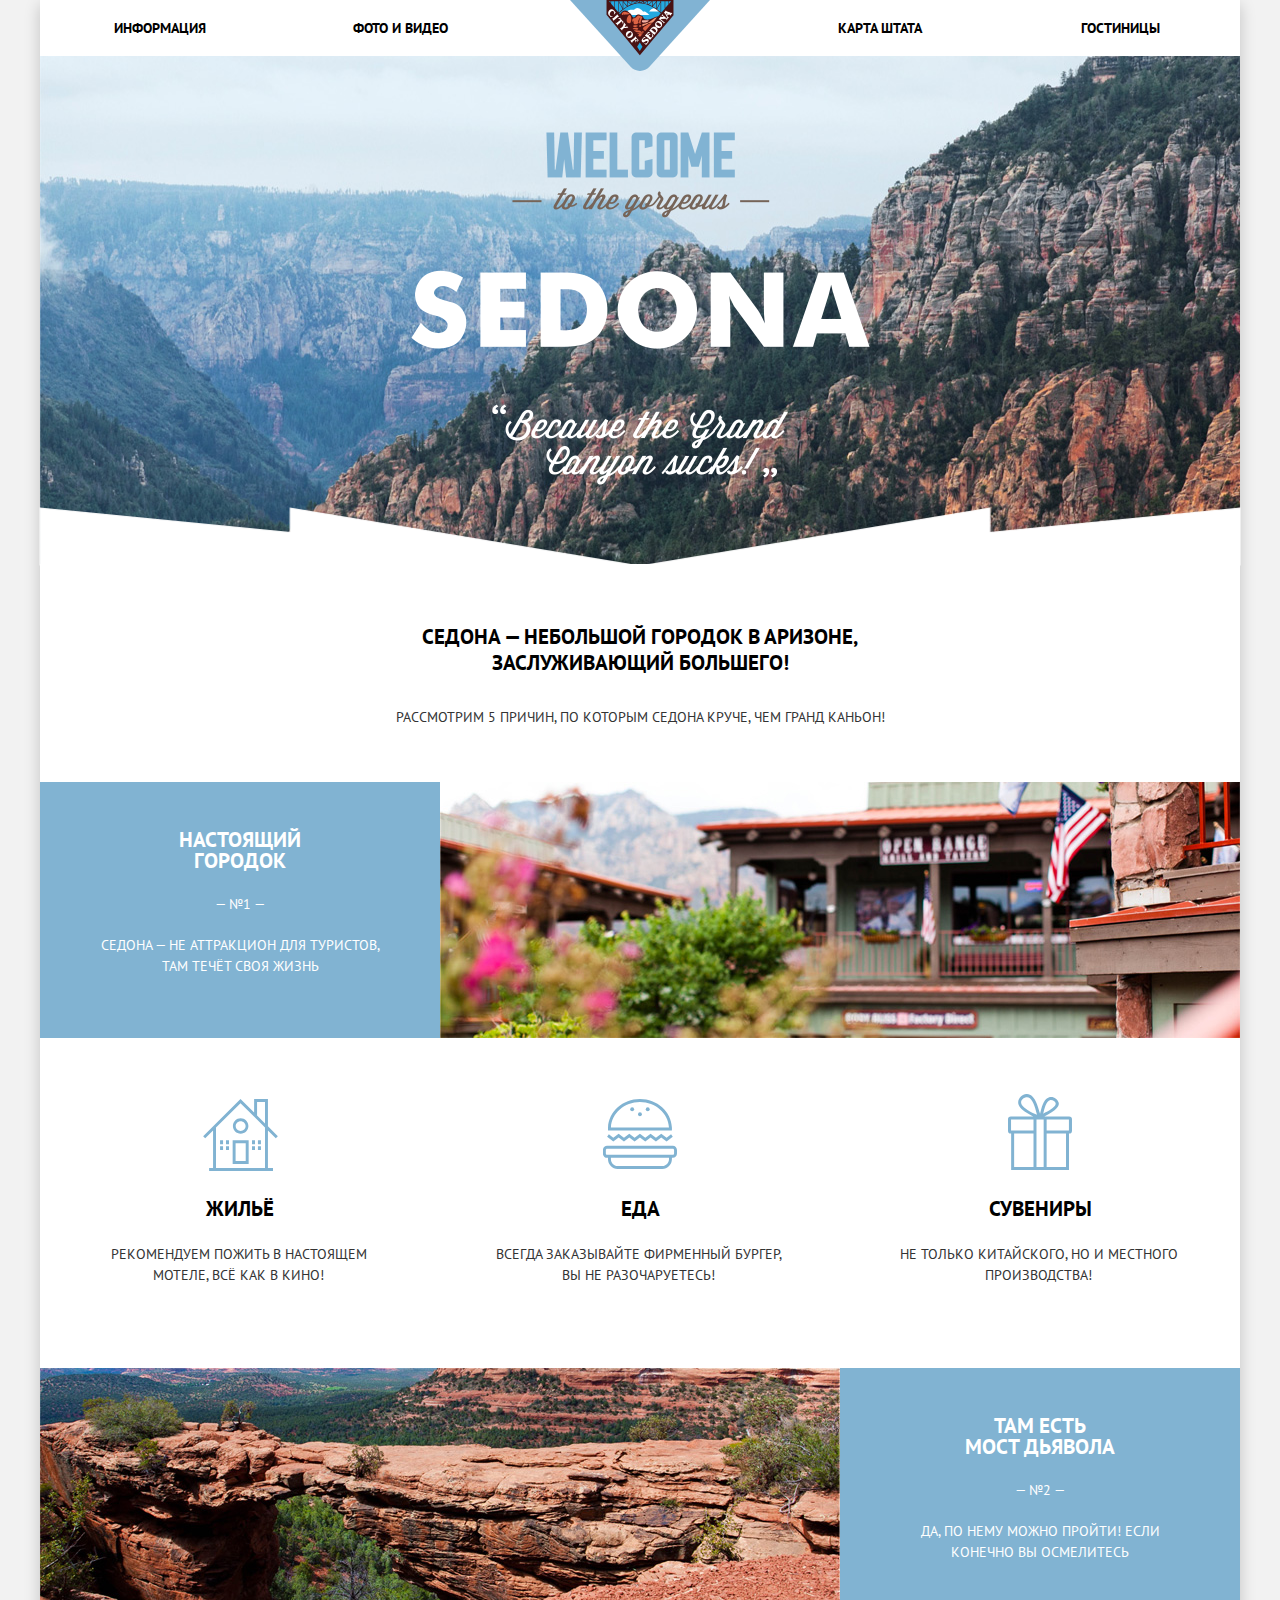
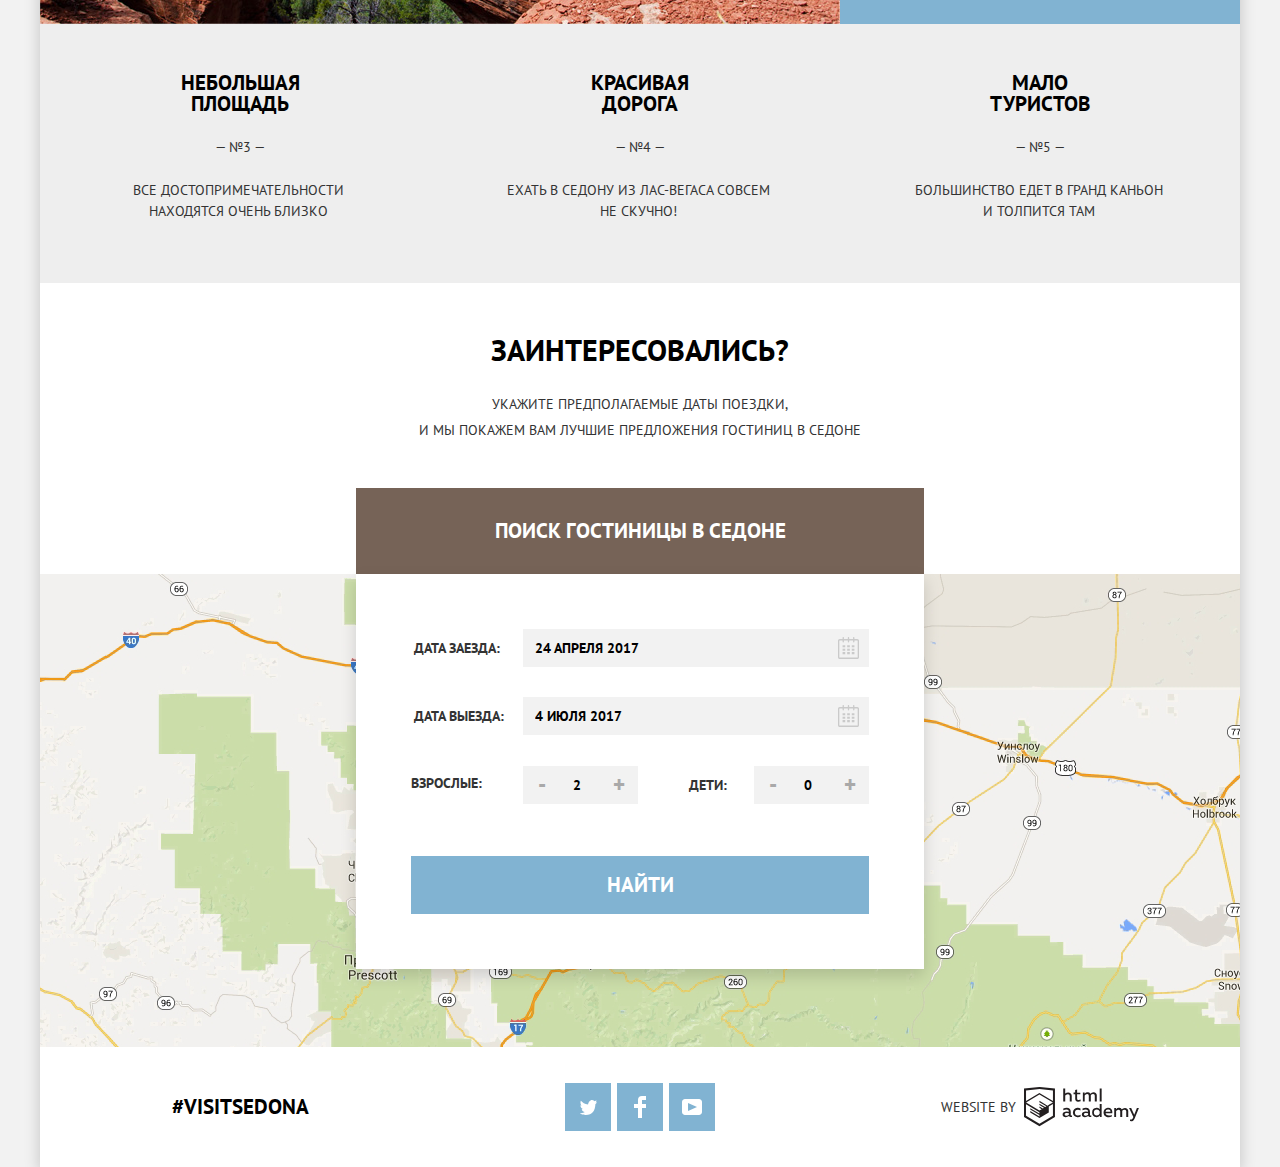
==== commit 217b9dc1: "Apply additional changes" ====
--- a/index.html
+++ b/index.html
@@ -5,8 +5,7 @@
   <meta charset="utf-8">
   <title>Седона</title>
   <link href="https://fonts.googleapis.com/css?family=PT+Sans:400,700&subset=cyrillic" rel="stylesheet">
-  <link href="css/reset.css" rel="stylesheet">
-  <link href="css/index.css" rel="stylesheet">
+  <link href="css/index(min).css" rel="stylesheet">
 </head>
 
 <body class="mainBackground">
@@ -14,7 +13,7 @@
     <header class="mainHeader">
       <nav>
         <div class="mainHeader__logo">
-          <a href="index.html" class="link">
+          <a href="index.html" class="link" title="main-page link">
             <img src="img/svg-sedona/logo-sedona.svg" width="140" height="71" alt="City of Sedona's logo">
           </a>
         </div>
@@ -42,7 +41,7 @@
         <h1 class="heading2 promoText__heading">Седона — небольшой городок в Аризоне,
           заслуживающий большего!
         </h1>
-        <p class="promoText_brown">Рассмотрим 5 причин, по которым Седона круче, чем Гранд Каньон</p>
+        <p class="promoText_brown">Рассмотрим 5 причин, по которым Седона круче, чем Гранд Каньон!</p>
       </section>
       <section class="sedonasFeatures">
         <div class="row">
@@ -53,36 +52,32 @@
               <p class="sedonasFeatures__description_white">Седона — не аттракцион для туристов, там течёт своя жизнь
               </p>
             </figcaption>
-            <img src="img/layer-10.png" width="800" height="256" alt="town's image" class="column2">
+            <img src="img/layer-10.jpg" width="800" height="256" alt="town's image" class="column2">
           </figure>
         </div>
         <div class="row row_white">
-          <figure class="column1">
-            <img src="img/svg-sedona/icon-1.svg" alt="house-icon" class="columnIcon" width="75" height="72">
-            <figcaption>
-              <h3 class="heading2 heading2_name">Жильё</h3>
+          <figure class="column1 columnIcon columnIcon_house">
+            <h2 class="heading2 heading2_name">Жильё</h2>
+            <figcaption>
               <p class="sedonasFeatures__description">Рекомендуем пожить в настоящем мотеле, всё как в кино!</p>
             </figcaption>
           </figure>
-          <figure class="column1">
-            <img src="img/svg-sedona/icon-3.svg" alt="food-image" class="columnIcon" width="75" height="72">
-            <figcaption>
-              <h3 class="heading2 heading2_name">Еда</h3>
+          <figure class="column1 columnIcon columnIcon_food">
+            <h2 class="heading2 heading2_name">Еда</h2>
+            <figcaption>
               <p class="sedonasFeatures__description">Всегда заказывайте фирменный бургер, вы не разочаруетесь!</p>
             </figcaption>
           </figure>
-          <figure class="column1">
-            <img src="img/svg-sedona/icon-2.svg" alt="present-icon" class="columnIcon columnIcon_present" width="64"
-              height="76">
-            <figcaption>
-              <h3 class="heading2 heading2_name">Сувениры</h3>
+          <figure class="column1 columnIcon columnIcon_present">
+            <h2 class="heading2 heading2_name">Сувениры</h2>
+            <figcaption>
               <p class="sedonasFeatures__description">Не только китайского, но и местного производства!</p>
             </figcaption>
           </figure>
         </div>
         <div class="row">
           <figure class="demoContainer">
-            <img src="img/layer-5.png" alt="devil's bridge" width="800" height="256" class="column2">
+            <img src="img/layer-5.jpg" alt="devil's bridge" width="800" height="256" class="column2">
             <figcaption class="column1 column1_blue">
               <h2 class="heading2 heading2_white">Там есть Мост&nbsp;дьявола</h2>
               <p class="featureNumber">— №2 —</p>
@@ -121,17 +116,18 @@
             <br>
             и мы покажем вам лучшие предложения гостиниц в Седоне</p>
         </div>
-        <a href="sedona-search.html" class="heading2 button promo button_brown"> Поиск гостинницы в Седоне</a>
-        <form class="bookingForm" action="http://echo.htmlacademy.ru" method="POST">
-          <fieldset>
+        <a href="sedona-search.html" class="heading2 button promo button_brown"> Поиск гостиницы в Седоне</a>
+        <form class="bookingForm bookingForm_show" action="http://echo.htmlacademy.ru" method="POST">
+          <fieldset class="bookingForm__window">
             <div class="bookingForm__field">
               <label for="checkInDate" class="bookingForm__label">
                 Дата заезда:
               </label>
               <div class="dataInput dataInput_grow">
                 <input type="text" name="checkIn" id="checkInDate" class="input" value="24 апреля 2017">
-                <button type="button" class="calendar button" title="Календарь">
+                <button type="button" class="calendar button">
                   <svg xmlns="http://www.w3.org/2000/svg" width="21" height="22" viewBox="0 0 21 22">
+                    <title>Calendar</title>
                     <path
                       d="M19.251 2.025h-2.845V.648c0-.381-.294-.689-.656-.689-.363 0-.656.308-.656.689v1.377h-3.938V.648c0-.381-.294-.689-.655-.689-.363 0-.657.308-.657.689v1.377H5.906V.648c0-.381-.294-.689-.656-.689-.363 0-.657.308-.657.689v1.377H1.75C.784 2.025 0 2.847 0 3.862v16.302C0 21.179.784 22 1.75 22h17.501c.966 0 1.749-.821 1.749-1.836V3.862c0-1.015-.783-1.837-1.749-1.837zm.437 18.139a.448.448 0 0 1-.437.459H1.75a.45.45 0 0 1-.438-.459V3.862a.45.45 0 0 1 .438-.459h2.844v1.378c0 .381.294.689.657.689.362 0 .656-.308.656-.689V3.403h3.938v1.378c0 .381.294.689.657.689.361 0 .655-.308.655-.689V3.403h3.938v1.378c0 .381.293.689.656.689.362 0 .656-.308.656-.689V3.403h2.845c.241 0 .437.206.437.459v16.302z" />
                     <path
@@ -146,8 +142,9 @@
               </label>
               <div class="dataInput dataInput_grow">
                 <input type="text" name="checkOut" id="checkOutDate" class="input checkOut" value="4 июля 2017">
-                <button type="button" class="calendar button" title="Календарь">
+                <button type="button" class="calendar button">
                   <svg xmlns="http://www.w3.org/2000/svg" width="21" height="22" viewBox="0 0 21 22">
+                    <title>Calendar</title>
                     <path
                       d="M19.251 2.025h-2.845V.648c0-.381-.294-.689-.656-.689-.363 0-.656.308-.656.689v1.377h-3.938V.648c0-.381-.294-.689-.655-.689-.363 0-.657.308-.657.689v1.377H5.906V.648c0-.381-.294-.689-.656-.689-.363 0-.657.308-.657.689v1.377H1.75C.784 2.025 0 2.847 0 3.862v16.302C0 21.179.784 22 1.75 22h17.501c.966 0 1.749-.821 1.749-1.836V3.862c0-1.015-.783-1.837-1.749-1.837zm.437 18.139a.448.448 0 0 1-.437.459H1.75a.45.45 0 0 1-.438-.459V3.862a.45.45 0 0 1 .438-.459h2.844v1.378c0 .381.294.689.657.689.362 0 .656-.308.656-.689V3.403h3.938v1.378c0 .381.294.689.657.689.361 0 .655-.308.655-.689V3.403h3.938v1.378c0 .381.293.689.656.689.362 0 .656-.308.656-.689V3.403h2.845c.241 0 .437.206.437.459v16.302z" />
                     <path
@@ -162,9 +159,9 @@
                   Взрослые:
                 </label>
                 <div class="dataInput">
-                  <button type="button" title="Отнять" class="button button_add">-</button>
+                  <button type="button" title="minus" class="button button_add">-</button>
                   <input type="text" name="adults" id="adultGuests" class="inputNumber" value="2">
-                  <button type="button" title="Добавить" class="button button_add">+</button>
+                  <button type="button" title="plus" class="button button_add">+</button>
                 </div>
               </div>
               <div class="guestsNumber">
@@ -172,9 +169,9 @@
                   Дети:
                 </label>
                 <div class="dataInput">
-                  <button type="button" title="Отнять" class="button button_add">-</button>
+                  <button type="button" title="minus" class="button button_add">-</button>
                   <input type="text" name="children" id="childrenGuests" class="inputNumber children" value="0">
-                  <button type="button" title="Добавить" class="button button_add">+</button>
+                  <button type="button" title="plus" class="button button_add">+</button>
                 </div>
               </div>
             </div>
@@ -183,22 +180,22 @@
         </form>
       </section>
       <div class="map">
-        <iframe
+        <iframe class="map__iframe"
           src="https://www.google.com/maps/embed?pb=!1m18!1m12!1m3!1d419081.00939796516!2d-112.07530105458548!3d34.854458708334626!2m3!1f0!2f0!3f0!3m2!1i1024!2i768!4f13.1!3m3!1m2!1s0x872da132f942b00d%3A0x5548c523fa6c8efd!2sSedona%2C+AZ+86336%2C+USA!5e0!3m2!1sen!2sde!4v1551831050557"
           width="1200" height="473" allowfullscreen></iframe>
       </div>
     </main>
     <footer class="footer">
       <div class="hashtag">
-        <a href="#" class="link">#VISITSEDONA</a>
+        <a href="#" class="link" title="Sedona in Instagram">#VISITSEDONA</a>
       </div>
       <div>
         <ul class="footer__social">
           <li class="footer__social_Item">
             <a class="button socialButton button_blue link" href="#">
-              <span class="visuallyHidden">Twitter</span>
               <svg xmlns="http://www.w3.org/2000/svg" xmlns:xlink="http://www.w3.org/1999/xlink" width="17" height="15"
                 viewBox="0 0 17 15">
+                <title>Twitter</title>
                 <path fill="#FFF"
                   d="M10.95.144c1.685-.496 2.984.27 3.577 1.179.673-.231 1.331-.481 2.011-.708a2.345 2.345 0 0 1-.857 1.768c.685.17 1.304-.491 1.304-.491-.169 1-1.006 1.788-1.563 2.024-.231 6.75-3.175 11.217-10.077 11.082h-.446c-.41 0-4.164-.46-4.898-1.887 2.271.196 3.893-.422 4.693-1.177-.96-.3-2.679-.477-2.979-2.95.349.106.564.228 1.19.119C1.705 8.247.374 7.53.448 5.33c.285.328 1.067.536 1.34.472C1.085 5.561-.182 2.442.894.85c1.818 1.854 3.735 3.606 7.152 3.773C8.254 2.33 9.183.793 10.95.144z" />
               </svg>
@@ -206,16 +203,17 @@
           </li>
           <li class="footer__social_Item">
             <a class="button socialButton button_blue link" href="#">
-              <span class="visuallyHidden">Facebook</span>
               <svg xmlns="http://www.w3.org/2000/svg" width="12" height="22" viewBox="0 0 12 22">
-                <path fill="#FFF" d="M12 4V0H8a4 4 0 0 0-4 4v4H0v4h4v10h4V12h4V8H8V4h4z" /></svg>
+                <title>Facebook</title>
+                <path fill="#FFF" d="M12 4V0H8a4 4 0 0 0-4 4v4H0v4h4v10h4V12h4V8H8V4h4z" />
+              </svg>
             </a>
           </li>
           <li class="footer__social_Item">
             <a class="button socialButton button_blue link" href="#">
-              <span class="visuallyHidden">Youtube</span>
               <svg xmlns="http://www.w3.org/2000/svg" xmlns:xlink="http://www.w3.org/1999/xlink" width="20" height="16"
                 viewBox="0 0 20 16">
+                <title>Youtube</title>
                 <path fill="#FFF"
                   d="M17 0H3C1.35 0 0 1.35 0 3v10c0 1.65 1.35 3 3 3h14c1.65 0 3-1.35 3-3V3c0-1.65-1.35-3-3-3zM6.027 11.998V4.002L15.014 8l-8.987 3.998z" />
               </svg>
@@ -227,7 +225,7 @@
         Website by
         <a class="academyLogo__pic link" href="https://htmlacademy.ru/intensive/htmlcss">
           <svg id="Layer_1" data-name="Layer 1" xmlns="http://www.w3.org/2000/svg" viewBox="0 0 108.08 36.85">
-            <title>logo-htmlacademy-small1</title>
+            <title>logo-htmlacademy-small</title>
             <path
               d="M44.61,26.88a2,2,0,0,0,.55-0.1v1.33a3.25,3.25,0,0,1-1.18.21,1.67,1.67,0,0,1-1.67-1,4.84,4.84,0,0,1-3.14,1.08c-1.51,0-2.91-.83-2.91-2.55,0-2.13,2-2.79,3.71-2.79a11.08,11.08,0,0,1,2.17.25v-0.3c0-1-.76-1.77-2.19-1.77a7.42,7.42,0,0,0-3,.64v-1.7a10.21,10.21,0,0,1,3.19-.55c2.36,0,3.81,1.12,3.81,3.65v3a0.54,0.54,0,0,0,.49.59h0.17Zm-6.44-1.13A1.35,1.35,0,0,0,39.63,27h0.11a3.39,3.39,0,0,0,2.41-1V24.58a9.72,9.72,0,0,0-1.81-.21c-1,0-2.16.33-2.16,1.38h0Zm12.36-6.11a5,5,0,0,1,2.57.64V22a4.08,4.08,0,0,0-2.3-.7,2.75,2.75,0,1,0,0,5.49,5,5,0,0,0,2.43-.64v1.71a6.27,6.27,0,0,1-2.76.57A4.21,4.21,0,0,1,46,24.51q0-.21,0-0.41a4.32,4.32,0,0,1,4.18-4.46h0.38Zm12.17,7.24a2,2,0,0,0,.55-0.1v1.33a3.25,3.25,0,0,1-1.18.21,1.67,1.67,0,0,1-1.67-1,4.84,4.84,0,0,1-3.14,1.08c-1.51,0-2.91-.83-2.91-2.55,0-2.13,2-2.79,3.71-2.79a11.08,11.08,0,0,1,2.17.25v-0.3c0-1-.76-1.77-2.19-1.77a7.42,7.42,0,0,0-3,.64v-1.7a10.21,10.21,0,0,1,3.19-.55c2.36,0,3.81,1.12,3.81,3.65v3a0.54,0.54,0,0,0,.49.59h0.17Zm-6.44-1.13A1.35,1.35,0,0,0,57.73,27h0.11a3.39,3.39,0,0,0,2.41-1V24.58a9.72,9.72,0,0,0-1.81-.21c-1.06,0-2.16.33-2.16,1.38h0ZM73,16V28.2H71.35V26.88a3.88,3.88,0,0,1-3.19,1.54,4.4,4.4,0,0,1,0-8.78,3.81,3.81,0,0,1,3,1.3V16H73Zm-4.53,5.22a2.76,2.76,0,1,0,0,5.52A2.86,2.86,0,0,0,71.15,25V23A2.91,2.91,0,0,0,68.49,21.27ZM79,19.64c3.31,0,4.46,2.68,3.92,5.09H76.7c0.21,1.5,1.67,2.11,3.19,2.11a6.11,6.11,0,0,0,2.64-.59v1.6a7.14,7.14,0,0,1-3,.57C77,28.42,74.78,27,74.78,24a4.18,4.18,0,0,1,4-4.39H79Zm0.09,1.54a2.28,2.28,0,0,0-2.44,2.1v0.06H81.3A2,2,0,0,0,79.13,21.18Zm5.73,7V19.87h1.65v1a3.81,3.81,0,0,1,2.78-1.27A2.86,2.86,0,0,1,91.89,21a4.12,4.12,0,0,1,2.91-1.33A3.06,3.06,0,0,1,98,23V28.2h-1.9V23.05a1.59,1.59,0,0,0-1.42-1.75H94.42a2.8,2.8,0,0,0-2.07,1.12V28.2h-1.9V23.05A1.59,1.59,0,0,0,89,21.31H88.8a3,3,0,0,0-2.21,1.29v5.63H84.86Zm21.31-8.33h1.9l-3.91,9.46c-0.9,2.17-2.09,2.86-3.35,2.86a4.76,4.76,0,0,1-1.1-.14V30.46a2.86,2.86,0,0,0,.85.12c0.9,0,1.58-.64,2.07-1.9l0.17-.42-4-8.4h2l2.86,6.29ZM38.73,1.46V6.22a3.81,3.81,0,0,1,2.7-1.14,3.25,3.25,0,0,1,3.44,3.4v5.15H43V8.72a1.81,1.81,0,0,0-1.61-2h-0.3a2.93,2.93,0,0,0-2.32,1.39v5.52h-1.9V1.46h1.9ZM49.94,2.31v3h3V6.91h-3v3.81c0,1.1.5,1.46,1.58,1.46a4.49,4.49,0,0,0,1.69-.33v1.6A6.8,6.8,0,0,1,51,13.8a2.55,2.55,0,0,1-2.86-2.74V6.89H46.58V5.26h1.5V2.74Zm5.4,11.31V5.28H57v1A3.81,3.81,0,0,1,59.77,5a2.86,2.86,0,0,1,2.6,1.33A4.12,4.12,0,0,1,65.28,5,3.06,3.06,0,0,1,68.44,8.4v5.21h-1.9V8.46a1.59,1.59,0,0,0-1.42-1.75H64.89a2.8,2.8,0,0,0-2.07,1.12v5.78h-1.9V8.46A1.59,1.59,0,0,0,59.5,6.71H59.27A3,3,0,0,0,57.06,8v5.63H55.34ZM71.17,1.45H73V13.6H71.17V1.45ZM14.71,0H14.55L0,1.54V28.21l14.55,8.66,14.55-8.66V1.54Zm12.5,27.1L14.55,34.64,1.9,27.12V16.18l12.59,7.5V25L5.86,19.9v1.31l8.68,5.21v1.39L5.87,22.65V24l8.68,5.21,8.75-5.24V18.31L27.2,16V27.12Zm0-12.53-3.48,2-1.6,1L14.51,13v1.31L21,18.23H21l-0.14.09-1,.54-5.37-3.2V17l4.24,2.52-1,.67-3.2-1.9v1.31l2.1,1.24L14.5,22.1,2,14.65,14.51,7.11Zm0-1.32L14.49,5.76,1.91,13.25v-10L14.56,1.92,27.21,3.25v10h0Z"
               transform="translate(0 -0.02)" />
@@ -237,7 +235,7 @@
     </footer>
   </div>
 
-  <script src="js/external.js"></script>
+  <script src="js/external(min).js"></script>
 </body>
 
 </html>
--- a/css/index(min).css
+++ b/css/index(min).css
@@ -0,0 +1 @@
+html{line-height:1.15;-webkit-text-size-adjust:100%}body{margin:0}main{display:block}h1{font-size:2em;margin:.67em 0}hr{box-sizing:content-box;height:0;overflow:visible}pre{font-family:monospace,monospace;font-size:1em}a{background-color:transparent}abbr[title]{border-bottom:none;text-decoration:underline;text-decoration:underline dotted}b,strong{font-weight:bolder}code,kbd,samp{font-family:monospace,monospace;font-size:1em}small{font-size:80%}sub,sup{font-size:75%;line-height:0;position:relative;vertical-align:baseline}sub{bottom:-.25em}sup{top:-.5em}img{border-style:none}button,input,optgroup,select,textarea{font-family:inherit;font-size:100%;line-height:1.15;margin:0}button,input{overflow:visible}button,select{text-transform:none}button,[type="button"],[type="reset"],[type="submit"]{-webkit-appearance:button}button::-moz-focus-inner,[type="button"]::-moz-focus-inner,[type="reset"]::-moz-focus-inner,[type="submit"]::-moz-focus-inner{border-style:none;padding:0}button:-moz-focusring,[type="button"]:-moz-focusring,[type="reset"]:-moz-focusring,[type="submit"]:-moz-focusring{outline:1px dotted ButtonText}fieldset{padding:.35em .75em .625em}legend{box-sizing:border-box;color:inherit;display:table;max-width:100%;padding:0;white-space:normal}progress{vertical-align:baseline}textarea{overflow:auto}[type="checkbox"],[type="radio"]{box-sizing:border-box;padding:0}[type="number"]::-webkit-inner-spin-button,[type="number"]::-webkit-outer-spin-button{height:auto}[type="search"]{-webkit-appearance:textfield;outline-offset:-2px}[type="search"]::-webkit-search-decoration{-webkit-appearance:none}::-webkit-file-upload-button{-webkit-appearance:button;font:inherit}details{display:block}summary{display:list-item}template{display:none}[hidden]{display:none}body{margin:0;padding:0;font-family:PT Sans,Arial,sans-serif;font-size:14px;line-height:26px;font-weight:400;text-transform:uppercase;color:#333;background-color:#fff}a{text-decoration:none}img{max-width:100%;height:auto}.link{text-decoration:none;color:#000}.mainBackground{background:#f2f2f2}.visuallyHidden:not(:focus):not(:active){position:absolute;width:1px;height:1px;margin:-1px;border:0;padding:0;white-space:nowrap;-webkit-clip-path:inset(100%);clip-path:inset(100%);clip:rect(0 0 0 0);overflow:hidden}.navigation__listItem .link{font-weight:700}.navigation__listItem .link:hover{color:#81b3d2}.navigation__listItem .link:focus{color:rgba(0,0,0,0.3)}.navigation__listItem .link:active{color:rgba(0,0,0,0.3)}.link_active{color:#766357}.heading2{font-size:21px;font-weight:700;text-align:center;color:#000;margin:0}.heading1{font-size:30px;font-weight:700;text-align:center;color:#000}.sedonasFeatures{margin-top:50px}.sedonasFeatures__description{line-height:21px;color:#333;padding-top:2px;padding-right:3px;margin:0}.bookingForm__window{margin:0;padding:0;border:0}.sedonasFeatures__description_white{line-height:21px;margin:0}.hashtag{width:400px;display:-webkit-box;display:-ms-flexbox;display:flex;-webkit-box-pack:center;-ms-flex-pack:center;justify-content:center;font-size:21px;font-weight:700;color:#000}.hotelsName{font-size:21px;font-weight:700;color:#000;line-height:1;margin-bottom:13px;margin-top:-2px;white-space:nowrap;overflow:hidden;-o-text-overflow:ellipsis;text-overflow:ellipsis}.link__name:hover{color:#81b3d2}.link__name:active{color:rgba(0,0,0,0.3)}.hotels__rate{color:#666;background-color:#f2f2f2;padding-left:16px;padding-right:13px}.button{color:#fff;text-transform:uppercase;border:0}.button:active{color:rgba(255,255,255,0.3)}.button_blue{background-color:#81b3d2}.button_blue:hover{background-color:#669ec0}.button_blue:active{background-color:#5496bd}.button_brown{background-color:#766357}.button_brown:hover{background-color:#604e43}.button_brown:active{background-color:#503e33}.container{display:-webkit-box;display:-ms-flexbox;display:flex;-webkit-box-orient:vertical;-webkit-box-direction:normal;-ms-flex-flow:column;flex-flow:column;width:1200px;min-height:100vh;margin:0 auto;font-family:inherit;background:#fff;-webkit-box-shadow:0 5px 15px 0 rgba(0,1,1,0.2);box-shadow:0 5px 15px 0 rgba(0,1,1,0.2)}.infoButtons{-webkit-box-flex:1;-ms-flex-positive:1;flex-grow:1;display:-webkit-box;display:-ms-flexbox;display:flex;-webkit-box-orient:horizontal;-webkit-box-direction:normal;-ms-flex-flow:row;flex-flow:row;-webkit-box-align:end;-ms-flex-align:end;align-items:flex-end}.contentArea{-webkit-box-flex:1;-ms-flex-positive:1;flex-grow:1}.mainHeader{position:relative;padding:15px 0}.navigation__list{margin:0;padding:0;display:-webkit-box;display:-ms-flexbox;display:flex;list-style:none;-webkit-box-orient:horizontal;-webkit-box-direction:normal;-ms-flex-direction:row;flex-direction:row}.mainHeader__logo{display:-webkit-box;display:-ms-flexbox;display:flex;position:absolute;z-index:1;width:100%;top:0;-webkit-box-pack:center;-ms-flex-pack:center;justify-content:center}.navigation__listItem{position:relative;z-index:2;display:block;width:20%;text-align:center}.navigation__listItem:nth-child(2){margin-right:20%}.promo{width:100%;display:block;padding-top:30px;padding-bottom:30px}.button_search{width:100%;display:block;padding-top:17px;padding-bottom:22px;height:58px}.bookingForm{position:absolute;width:100%;background-color:#fff;-webkit-box-sizing:border-box;box-sizing:border-box;padding:55px;-webkit-box-shadow:0 7px 15px 0 rgba(0,1,1,0.15);box-shadow:0 7px 15px 0 rgba(0,1,1,0.15);-webkit-transform-origin:top;-ms-transform-origin:top;transform-origin:top;-webkit-transform:scaleY(0);-ms-transform:scaleY(0);transform:scaleY(0);-webkit-transition:-webkit-transform .4s;transition:-webkit-transform .4s;-o-transition:transform .4s;transition:transform .4s;transition:transform 0.4s,-webkit-transform .4s}.bookingForm_show{-webkit-transform:scaleY(1);-ms-transform:scaleY(1);transform:scaleY(1)}.bookingForm__label{padding-left:3px}.bookingForm__field{display:-webkit-box;display:-ms-flexbox;display:flex;font-weight:700;-webkit-box-orient:horizontal;-webkit-box-direction:normal;-ms-flex-direction:row;flex-direction:row;margin-bottom:30px;-webkit-box-align:center;-ms-flex-align:center;align-items:center;-webkit-box-pack:justify;-ms-flex-pack:justify;justify-content:space-between}.dataInput{height:38px;font-weight:700;display:-webkit-inline-box;display:-ms-inline-flexbox;display:inline-flex;background-color:#f2f2f2;color:#000}.dataInput_grow{width:346px;position:relative}.input{width:100%;padding-left:12px;background:transparent;border:0;font-weight:700;line-height:38px;text-align:left;text-transform:uppercase;font-family:inherit;font-size:14px}.input:hover{background-color:#ebebeb}.input:focus{background-color:#fff}.guestsNumber{display:-webkit-box;display:-ms-flexbox;display:flex;font-weight:700;-webkit-box-align:center;-ms-flex-align:center;align-items:center;margin-bottom:46px}.button_add{width:38px;background-color:#f2f2f2;color:#a9a9a9;font-weight:700;font-size:23px}.button_add:hover{color:#000}.button_add:active{color:#81b3d2}.guestsNumber_adults{margin-right:41px;margin-bottom:8px;padding-top:5px}.guestsNumber_children{margin-right:27px}.container__guestsNumber{display:-webkit-box;display:-ms-flexbox;display:flex;-webkit-box-pack:justify;-ms-flex-pack:justify;justify-content:space-between;margin-bottom:6px}.promoText__heading{margin-bottom:28px}.promoText_brown{text-align:center;color:#333;margin:0}.promoText_headline{padding-bottom:45px}.promoText{width:568px;margin:0 auto;position:relative;margin-top:60px}.promoText2{width:568px;margin:0 auto;position:relative;margin-top:54px}.catalogItem{display:-webkit-box;display:-ms-flexbox;display:flex;-webkit-box-align:stretch;-ms-flex-align:stretch;align-items:stretch;border-top:1px solid #ededed;padding-top:30px;padding-bottom:30px;padding-right:72px}.catalogItem:last-child{border-bottom:1px solid #ededed}.hotels__poster{line-height:0;margin:0 29px 0 73px}.button_details{font-weight:700;padding:0;line-height:1;height:27px;display:-webkit-box;display:-ms-flexbox;display:flex;-webkit-box-align:center;-ms-flex-align:center;align-items:center;-webkit-box-pack:center;-ms-flex-pack:center;justify-content:center}.button_book{font-weight:700;line-height:1;padding:0;height:27px;display:-webkit-box;display:-ms-flexbox;display:flex;-webkit-box-align:center;-ms-flex-align:center;align-items:center;-webkit-box-pack:center;-ms-flex-pack:center;justify-content:center}.hotels__metaRate{display:-webkit-box;display:-ms-flexbox;display:flex;-webkit-box-orient:vertical;-webkit-box-direction:normal;-ms-flex-direction:column;flex-direction:column;-webkit-box-pack:justify;-ms-flex-pack:justify;justify-content:space-between;margin-left:auto;min-width:109px}.hotels__description{display:-webkit-box;display:-ms-flexbox;display:flex;-webkit-box-orient:vertical;-webkit-box-direction:normal;-ms-flex-direction:column;flex-direction:column;-webkit-box-pack:unset;-ms-flex-pack:unset;justify-content:unset;overflow:hidden}.hotelsImage{min-width:100%;max-width:initial}.infoColumn{min-width:110px;margin-right:6px}.bookItem{min-width:142px}.hotels__metaRate_stars{color:#81b3d2;font-weight:700;font-size:22px;text-align:right;line-height:1;margin-top:-4px}.mainPoster{width:100%;margin:0;background:url(../img/background-photo.jpg) no-repeat;background-size:cover;background-color:#303d42;background-position:50% 28%;text-align:center;position:relative;padding-top:76px;padding-bottom:71px}.mainPoster::after{content:"";display:block;width:1202px;height:59px;background:url(../img/polygon.png) no-repeat;background-size:cover;position:absolute;bottom:-2px;left:-1px}.calendar{opacity:.16;width:21px;height:22px;background:transparent;color:#a9a9a9;position:absolute;padding:0;margin:0;right:10px;top:8px}.calendar:hover{opacity:1;background-color:#f2f2f2}.calendar:active{fill:#81b3d2}.inputNumber{width:25px;padding-left:12px;background:transparent;border:0;font-weight:700;line-height:38px;text-transform:uppercase;font-family:inherit;font-size:14px}.map{border-style:none;background-image:url(../img/map.png);width:100%;height:473px}.map__iframe{border:0}.footer{display:-webkit-box;display:-ms-flexbox;display:flex;-webkit-box-orient:horizontal;-webkit-box-direction:normal;-ms-flex-direction:row;flex-direction:row;-webkit-box-align:center;-ms-flex-align:center;align-items:center;-ms-flex-pack:distribute;justify-content:space-around;padding-top:36px;padding-bottom:36px}.footer__social{display:-webkit-box;display:-ms-flexbox;display:flex;width:400px;-webkit-box-pack:center;-ms-flex-pack:center;justify-content:center;margin:0;padding:0;list-style:none}.footer__social_Item{margin-right:6px}.footer__social_Item:last-child{margin-right:0}.socialButton{display:-webkit-box;display:-ms-flexbox;display:flex;-webkit-box-align:center;-ms-flex-align:center;align-items:center;-webkit-box-pack:center;-ms-flex-pack:center;justify-content:center;width:46px;height:48px}.socialButton:active{fill:#5496bd;fill-opacity:.3}.academyLogo{display:-webkit-box;display:-ms-flexbox;display:flex;-webkit-box-align:center;-ms-flex-align:center;align-items:center;width:400px;-webkit-box-pack:center;-ms-flex-pack:center;justify-content:center}.academyLogo__pic{width:115px;height:auto;fill:#231f20;margin-left:8px;line-height:0}.academyLogo__pic:hover{fill:#81b3d2}.academyLogo__pic:active{fill:#bdbbbc}.catalogItem__description{display:-webkit-box;display:-ms-flexbox;display:flex;line-height:1}.row{display:-webkit-box;display:-ms-flexbox;display:flex}.column1{width:400px;-webkit-box-sizing:border-box;box-sizing:border-box;text-align:center;padding-right:55px;padding-left:55px;margin:0}.column2{width:800px;height:256px;-webkit-box-sizing:border-box;box-sizing:border-box;text-align:center}.demoContainer{display:-webkit-box;display:-ms-flexbox;display:flex;padding-top:2px;margin:0}.column1_blue{background-color:#81b3d2;color:#fff;padding:47px 49px 15px}.heading2_white{line-height:21px;max-width:151px;color:#fff;margin:0 auto}.heading2_narrow{width:140px;line-height:21px;margin:0 auto}.heading2_name{padding-bottom:20px}.row_grey{background-color:#eee;padding-top:48px;padding-bottom:61px}.row_white{padding-bottom:56px;padding-top:61px}.featureNumber{padding-top:20px;padding-bottom:18px;margin:0}.columnIcon{padding-bottom:24px;display:-webkit-box;display:-ms-flexbox;display:flex;-webkit-box-orient:vertical;-webkit-box-direction:normal;-ms-flex-flow:column;flex-flow:column;-webkit-box-align:center;-ms-flex-align:center;align-items:center}.columnIcon_present{margin-top:-5px}.columnIcon_house::before{content:"";display:block;background:url(../img/svg-sedona/icon-1.svg) no-repeat;width:75px;height:72px;margin-bottom:25px}.columnIcon_food::before{content:"";display:block;background:url(../img/svg-sedona/icon-3.svg) no-repeat;width:75px;height:72px;margin-bottom:25px}.columnIcon_present::before{content:"";display:block;background:url(../img/svg-sedona/icon-2.svg) no-repeat;width:64px;height:76px;margin-bottom:26px}.hotelsFilter{display:-webkit-box;display:-ms-flexbox;display:flex;-webkit-box-orient:horizontal;-webkit-box-direction:normal;-ms-flex-direction:row;flex-direction:row;background:url(../img/filter-background.jpg) no-repeat;background-color:#303d42;background-size:cover;background-position:50% 50%;color:#fff;-webkit-box-sizing:border-box;box-sizing:border-box;padding:28px 75px 28px 72px}.filter{margin-left:auto}.hotelsFilter__range{margin-right:120px}.hotelsFilter__option{font-weight:600;font-size:16px;line-height:21px;margin:0}.sortingSection{display:-webkit-box;display:-ms-flexbox;display:flex;-webkit-box-orient:horizontal;-webkit-box-direction:normal;-ms-flex-direction:row;flex-direction:row;-webkit-box-pack:justify;-ms-flex-pack:justify;justify-content:space-between;min-height:86px;margin-left:72px;margin-right:72px;-webkit-box-align:center;-ms-flex-align:center;align-items:center}.sortingResult{margin:0 45px 0 0;font-weight:700;font-size:21px}.sortingFeatures__heading{margin:0;font-size:12px;font-weight:400}.sortingFeatures{display:-webkit-box;display:-ms-flexbox;display:flex;-webkit-box-flex:1;-ms-flex-positive:1;flex-grow:1;font-size:12px;padding-top:5px;padding-left:5px}.upButton__label::after{content:'▲';width:13px;height:15px;display:block;font-weight:700;color:#cacaca;margin-right:10px}.downButton__label::after{content:'▼';width:13px;height:15px;display:block;color:#cacaca}.upButton__label:hover::after,.downButton__label:hover::after{color:#000}.upButton__label:active::after,.downButton__label:active::after{color:#81b3d2}.rateArrows{display:-webkit-box;display:-ms-flexbox;display:flex;position:relative;cursor:pointer;margin-bottom:10px}.button__input:checked ~ .downButton__label::after,.button__input:checked ~ .upButton__label::after{color:#81b3d2}.button__input{position:absolute;opacity:0;cursor:pointer}.checkbox{position:relative;margin-top:21px}.checkbox__input{position:absolute;opacity:0;cursor:pointer}.checkbox__label{display:-webkit-box;display:-ms-flexbox;display:flex}.checkbox__input:disabled ~ .checkbox__label::before{opacity:.5}.checkbox__label::before{width:27px;height:23px;background:url(../img/svg-sedona/checkbox-off.svg) no-repeat;content:'';margin-right:13px}.checkbox__input:checked ~ .checkbox__label::before{background-image:url(../img/svg-sedona/checkbox-on.svg)}.checkbox__input:focus ~ .checkbox__label{outline:#5d9dd5 solid 1px;-webkit-box-shadow:0 0 8px #5e9ed6;box-shadow:0 0 8px #5e9ed6}.sortItem{display:block;position:relative;cursor:pointer;margin-left:38px}.sortItem__label{border-bottom:.5px dashed #81b3d2;color:rgba(0,0,0,0.3)}.sortItem__input:checked ~ .sortItem__label{border:0;color:#81b3d2}.sortItem__input:hover ~ .sortItem__label{color:#81b3d2}.sortItem__input:active ~ .sortItem__label{text-decoration:none;color:#000}.sortItem__input{position:absolute;opacity:0;cursor:pointer}.filterRange{width:313px}.filterRange__title{margin-bottom:9px;font-weight:600;font-size:16px;line-height:21px}.priceControls{display:-webkit-box;display:-ms-flexbox;display:flex;position:relative;margin-bottom:20px;border:2px solid #fff;border-radius:2px;padding:2px 0}.priceControls::after{content:"";position:absolute;top:50%;left:50%;width:2px;height:22px;background:#fff;-webkit-transform:translate(-50%,-50%);-ms-transform:translate(-50%,-50%);transform:translate(-50%,-50%)}.priceControls_label{font-size:14px;cursor:pointer}.priceControls .minPrice{width:90px;padding-left:65px}.priceControls .maxPrice{width:90px;padding-left:54px}.priceInput{width:50px;margin:0;color:inherit;font:inherit;background:none;border:none}.rangeControls{position:relative;margin-bottom:35px}.rangeControls .scale{height:2px;background:rgba(255,255,255,0.3)}.rangeControls .bar{width:80%;height:2px;background:#fff}.rangeToggle{position:absolute;top:-9px;width:4px;height:4px;background:#ababab;border:8px solid #fff;border-radius:50%;-webkit-box-shadow:0 2px 1px 0 rgba(0,1,1,0.2);box-shadow:0 2px 1px 0 rgba(0,1,1,0.2);cursor:pointer}.rangeToggle:hover{-webkit-transform:scale(1.2);-ms-transform:scale(1.2);transform:scale(1.2)}.rangeToggle_min{left:0}.rangeToggle_max{left:80%}.btnTransparent{display:block;margin:0 auto;font-size:14px;line-height:1;color:#fff;font-family:inherit;text-transform:uppercase;background:transparent;border:2px solid #fff;border-radius:2px;cursor:pointer;padding:0;-webkit-box-sizing:border-box;box-sizing:border-box;width:136px;height:32px}.btnTransparent:hover{color:#000;background:#fff}
